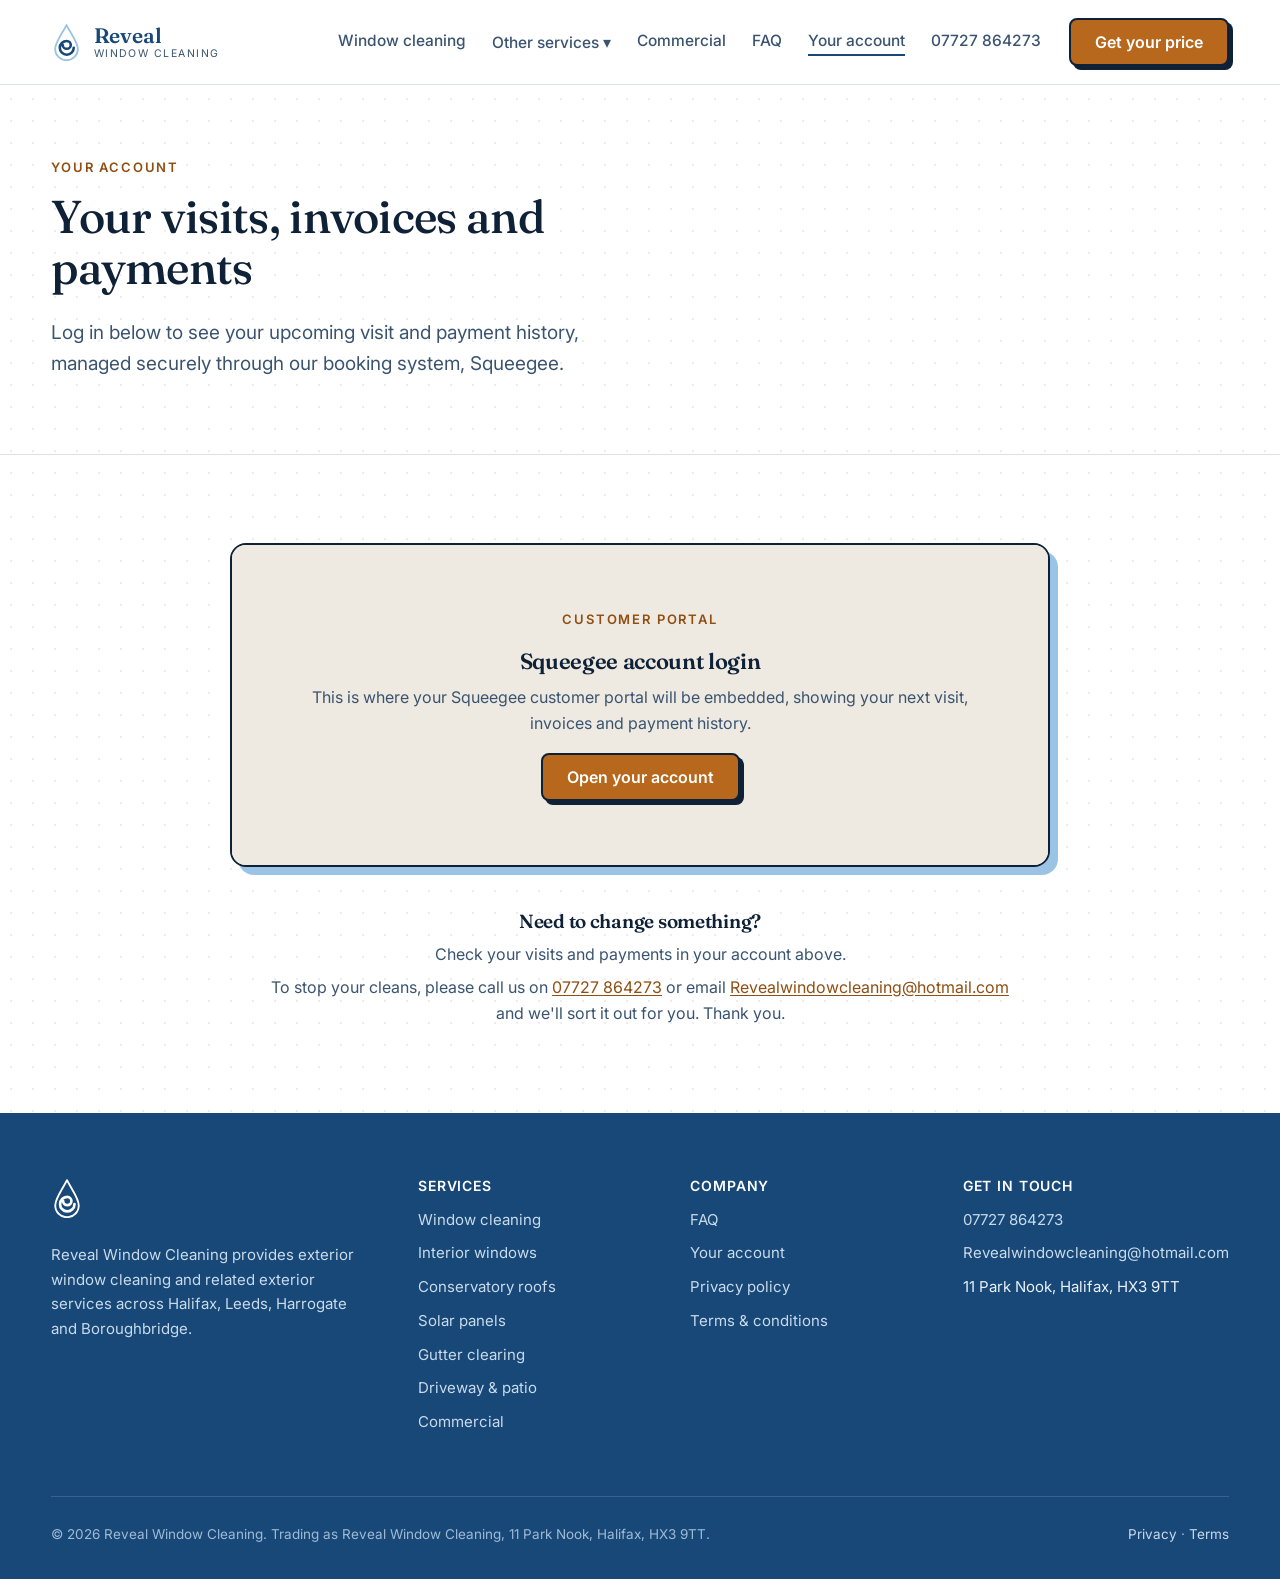
==== account.html @ 587e4a8f "Build Reveal Window Cleaning marketing site Static multi-page site per the build spec: homepage with" ====
<!DOCTYPE html>
<html lang="en-GB">
<head>
<meta charset="utf-8">
<meta name="viewport" content="width=device-width, initial-scale=1">
<title>Your Account — Reveal Window Cleaning</title>
<meta name="description" content="View your upcoming visits, invoices and payment history for Reveal Window Cleaning.">
<link rel="icon" href="assets/logo.svg" type="image/svg+xml">
<link rel="preconnect" href="https://fonts.googleapis.com">
<link rel="preconnect" href="https://fonts.gstatic.com" crossorigin>
<link href="https://fonts.googleapis.com/css2?family=Fraunces:opsz,wght@9..144,500;9..144,600&family=Inter:wght@400;500;600;700&display=swap" rel="stylesheet">
<link rel="stylesheet" href="css/style.css">
</head>
<body>
<a class="skip-link" href="#main">Skip to content</a>

<header class="site">
  <div class="wrap bar">
    <a class="logo" href="index.html">
      <img class="mark" src="assets/logo.svg" alt="" width="38" height="47">
      <span class="lock"><b>Reveal</b><em>Window Cleaning</em></span>
    </a>
    <nav class="primary" aria-label="Primary">
      <a href="index.html#quote" class="nav-hide">Window cleaning</a>
      <div class="dropdown nav-hide">
        <button type="button" aria-haspopup="true" aria-expanded="false">Other services ▾</button>
        <ul aria-label="Other services">
          <li><a href="services/conservatory-roof.html">Conservatory roof cleaning</a></li>
          <li><a href="services/solar-panels.html">Solar panel cleaning</a></li>
          <li><a href="services/gutter-clearing.html">Gutter clearing</a></li>
          <li><a href="services/driveway-patio.html">Driveway &amp; patio cleaning</a></li>
          <li><a href="services/interior-windows.html">Interior windows</a></li>
        </ul>
      </div>
      <a href="commercial.html" class="nav-hide">Commercial</a>
      <a href="faq.html" class="nav-hide">FAQ</a>
      <a href="account.html" aria-current="page">Your account</a>
      <a href="tel:07727864273" class="tel-link">07727 864273</a>
    </nav>
    <a class="btn btn-primary header-cta" href="index.html#quote">Get your price</a>
  </div>
</header>

<main id="main">
  <section class="page-hero">
    <div class="wrap">
      <p class="eyebrow">Your account</p>
      <h1>Your visits, invoices and payments</h1>
      <p class="lede">Log in below to see your upcoming visit and payment history, managed securely through our booking system, Squeegee.</p>
    </div>
  </section>

  <section>
    <div class="wrap">
      <div class="quote-shell" style="max-width:820px">
        <div class="q-step" style="padding:0;overflow:hidden;border-radius:14px">
          <!--
            Embed the Squeegee customer portal widget here once confirmed
            with Squeegee (build spec §7 / §16). Replace this placeholder
            iframe src with the real embed URL for your Squeegee account.
          -->
          <div style="background:var(--stone);padding:64px 32px;text-align:center">
            <p class="eyebrow center">Customer portal</p>
            <h2 style="font-size:22px">Squeegee account login</h2>
            <p class="lede measure center" style="font-size:16px">This is where your Squeegee customer portal will be embedded, showing your next visit, invoices and payment history.</p>
            <a class="btn btn-primary" href="https://squeeg.ee" target="_blank" rel="noopener">Open your account</a>
          </div>
        </div>
      </div>

      <div class="measure center" style="margin:44px auto 0">
        <h3 style="font-size:19px">Need to change something?</h3>
        <p class="q-hint" style="font-size:16px">Check your visits and payments in your account above.</p>
        <p class="q-hint" style="font-size:16px">To stop your cleans, please call us on <a href="tel:07727864273">07727 864273</a> or email <a href="mailto:Revealwindowcleaning@hotmail.com">Revealwindowcleaning@hotmail.com</a> and we'll sort it out for you. Thank you.</p>
      </div>
    </div>
  </section>
</main>

<footer class="site">
  <div class="wrap">
    <div class="foot-grid">
      <div>
        <img class="fmark" src="assets/logo.svg" alt="" width="34" height="42">
        <p class="about">Reveal Window Cleaning provides exterior window cleaning and related exterior services across Halifax, Leeds, Harrogate and Boroughbridge.</p>
      </div>
      <div>
        <h4>Services</h4>
        <ul>
          <li><a href="index.html#quote">Window cleaning</a></li>
          <li><a href="services/interior-windows.html">Interior windows</a></li>
          <li><a href="services/conservatory-roof.html">Conservatory roofs</a></li>
          <li><a href="services/solar-panels.html">Solar panels</a></li>
          <li><a href="services/gutter-clearing.html">Gutter clearing</a></li>
          <li><a href="services/driveway-patio.html">Driveway &amp; patio</a></li>
          <li><a href="commercial.html">Commercial</a></li>
        </ul>
      </div>
      <div>
        <h4>Company</h4>
        <ul>
          <li><a href="faq.html">FAQ</a></li>
          <li><a href="account.html">Your account</a></li>
          <li><a href="privacy.html">Privacy policy</a></li>
          <li><a href="terms.html">Terms &amp; conditions</a></li>
        </ul>
      </div>
      <div>
        <h4>Get in touch</h4>
        <ul>
          <li><a href="tel:07727864273">07727 864273</a></li>
          <li><a href="mailto:Revealwindowcleaning@hotmail.com">Revealwindowcleaning@hotmail.com</a></li>
          <li>11 Park Nook, Halifax, HX3 9TT</li>
        </ul>
      </div>
    </div>
    <div class="foot-bottom">
      <span>© <span id="year"></span> Reveal Window Cleaning. Trading as Reveal Window Cleaning, 11 Park Nook, Halifax, HX3 9TT.</span>
      <span><a href="privacy.html">Privacy</a> · <a href="terms.html">Terms</a></span>
    </div>
  </div>
</footer>

<script>document.getElementById('year').textContent = new Date().getFullYear();</script>
</body>
</html>
---- css/style.css ----
/* ============================================================
   Reveal Window Cleaning — shared stylesheet
   A calm, spacious, editorial layout. No gradients, no glass
   effects, no dense card grids — generous whitespace throughout.
   ============================================================ */

:root{
  --navy:#174878;
  --ink:#0E2136;
  --ink-soft:#3A5470;
  --pale:#9BC4E4;
  --glass:#DCEAF6;
  --stone:#EFEAE1;
  --amber:#B8681C;
  --amber-dark:#8F4E12;
  --paper:#FFFFFF;
  --line:#DCE2E8;
  --ok:#12704A;
  --ok-bg:#E7F5EE;
  --warn:#8A4B12;
  --warn-bg:#FCF1E6;
  --err:#A32626;
  --err-bg:#FBEAEA;
  --radius:8px;
  --measure:42em;
}

*,*::before,*::after{box-sizing:border-box}
html{scroll-behavior:smooth}
body{
  margin:0;
  background:var(--paper);
  background-image:radial-gradient(rgba(23,72,120,.09) 1.1px, transparent 1.1px);
  background-size:22px 22px;
  color:var(--ink);
  font-family:"Inter",system-ui,-apple-system,"Segoe UI",sans-serif;
  font-size:18px;
  line-height:1.65;
  -webkit-font-smoothing:antialiased;
}
h1,h2,h3,h4{
  font-family:"Fraunces",Georgia,serif;
  font-weight:600;
  line-height:1.1;
  letter-spacing:-.015em;
  margin:0 0 .5em;
  color:var(--ink);
}
h1{font-weight:500}
.ink-mark{position:relative;white-space:nowrap;font-style:italic}
.ink-mark::after{
  content:"";position:absolute;left:-2%;right:-3%;bottom:-.1em;height:.22em;
  background:url("data:image/svg+xml,<svg xmlns='http://www.w3.org/2000/svg' viewBox='0 0 200 20' preserveAspectRatio='none'><path d='M2 14C40 4 80 20 100 10C120 0 160 16 198 8' fill='none' stroke='%23B8681C' stroke-width='6' stroke-linecap='round'/></svg>") no-repeat center/100% 100%;
}
p{margin:0 0 1em}
ul,ol{margin:0 0 1em;padding-left:1.3em}
a{color:var(--amber-dark);text-underline-offset:.15em}
a:hover{color:var(--amber)}
img,svg{max-width:100%}
strong{font-weight:600}

:focus-visible{outline:3px solid var(--amber);outline-offset:3px;border-radius:3px}

.sr-only{
  position:absolute;width:1px;height:1px;padding:0;margin:-1px;overflow:hidden;
  clip:rect(0,0,0,0);white-space:nowrap;border:0;
}

.skip-link{
  position:absolute;left:12px;top:-60px;background:var(--navy);color:#fff;
  padding:12px 18px;border-radius:6px;z-index:200;text-decoration:none;
  transition:top .15s;
}
.skip-link:focus{top:12px}

/* ---------- layout helpers ---------- */
.wrap{width:min(1180px,92vw);margin:0 auto}
.measure{max-width:var(--measure)}
.measure-wide{max-width:56em}
section{padding:88px 0}
@media(max-width:640px){section{padding:60px 0}}
.bg-stone,.bg-glass,.bg-navy{position:relative}
.bg-stone::before,.bg-glass::before,.bg-navy::before{
  content:"";position:absolute;top:-1px;left:0;right:0;height:56px;
  background-repeat:no-repeat;background-size:100% 100%;pointer-events:none;
}
.bg-stone{background:var(--stone)}
.bg-stone::before{background-image:url("data:image/svg+xml,<svg xmlns='http://www.w3.org/2000/svg' viewBox='0 0 1200 100' preserveAspectRatio='none'><path d='M0 34C280 90 860 -18 1200 34L1200 0L0 0Z' fill='%23EFEAE1'/></svg>")}
.bg-glass{background:var(--glass)}
.bg-glass::before{background-image:url("data:image/svg+xml,<svg xmlns='http://www.w3.org/2000/svg' viewBox='0 0 1200 100' preserveAspectRatio='none'><path d='M0 34C280 90 860 -18 1200 34L1200 0L0 0Z' fill='%23DCEAF6'/></svg>")}
.bg-navy{background:var(--navy);color:#fff}
.bg-navy::before{background-image:url("data:image/svg+xml,<svg xmlns='http://www.w3.org/2000/svg' viewBox='0 0 1200 100' preserveAspectRatio='none'><path d='M0 34C280 90 860 -18 1200 34L1200 0L0 0Z' fill='%23174878'/></svg>")}
.bg-navy h2,.bg-navy h3{color:#fff}
.center{text-align:center;margin-left:auto;margin-right:auto}
.eyebrow{
  font-family:"Inter",sans-serif;font-size:13px;letter-spacing:.14em;
  text-transform:uppercase;color:var(--amber-dark);font-weight:600;margin-bottom:18px;
}
.bg-navy .eyebrow{color:var(--pale)}
.lede{font-size:19px;color:var(--ink-soft)}
.hr{border:0;border-top:1px solid var(--line);margin:0}

/* ---------- header ---------- */
header.site{
  background:var(--paper);
  border-bottom:1px solid var(--line);
  position:sticky;top:0;z-index:80;
}
.bar{display:flex;align-items:center;gap:28px;padding:18px 0}
.logo{display:flex;align-items:center;gap:12px;text-decoration:none;flex:none}
.logo .mark{height:38px;width:auto;display:block}
.logo .lock{display:flex;flex-direction:column;line-height:1}
.logo .lock b{font-family:"Fraunces",serif;font-weight:600;font-size:21px;letter-spacing:-.01em;color:var(--navy)}
.logo .lock em{
  font-style:normal;font-size:10.5px;letter-spacing:.14em;text-transform:uppercase;
  color:var(--ink-soft);margin-top:3px;
}
@media(max-width:520px){.logo .lock em{display:none}.logo .mark{height:30px}}

nav.primary{margin-left:auto;display:flex;gap:26px;align-items:center;font-size:15.5px}
nav.primary a{color:var(--ink-soft);text-decoration:none;font-weight:500;position:relative;padding-bottom:3px}
nav.primary a::after{
  content:"";position:absolute;left:0;right:100%;bottom:0;height:2px;background:var(--amber);
  transition:right .18s ease;
}
nav.primary a:hover{color:var(--amber-dark)}
nav.primary a:hover::after{right:0}
nav.primary a[aria-current="page"]::after{right:0;background:var(--navy)}
nav.primary .dropdown{position:relative}
nav.primary .dropdown > button{
  font:500 15.5px "Inter",sans-serif;background:none;border:0;color:var(--ink-soft);
  cursor:pointer;padding:4px 0;display:flex;align-items:center;gap:5px;
}
nav.primary .dropdown > button:hover{color:var(--amber-dark)}
nav.primary .dropdown ul{
  list-style:none;margin:0;padding:10px;position:absolute;top:calc(100% + 14px);left:-14px;
  background:#fff;border:1px solid var(--line);border-radius:var(--radius);
  box-shadow:0 10px 30px rgba(14,33,54,.10);min-width:230px;display:none;
}
nav.primary .dropdown:hover ul,nav.primary .dropdown ul:focus-within{display:block}
nav.primary .dropdown ul li a{display:block;padding:9px 12px;border-radius:5px;font-size:15px}
nav.primary .dropdown ul li a:hover{background:var(--glass);color:var(--ink)}
.tel-link{font-weight:600;color:var(--ink);text-decoration:none;white-space:nowrap;font-size:15.5px}
@media(max-width:900px){nav.primary .nav-hide{display:none}}
.header-cta{flex:none}

.btn{
  display:inline-block;border-radius:8px;padding:14px 24px;
  font:600 16px/1 "Inter",sans-serif;cursor:pointer;text-decoration:none;
  transition:transform .12s ease,box-shadow .12s ease,background .12s ease;
  white-space:nowrap;
}
.btn-primary{background:var(--amber);color:#fff;border:2px solid var(--ink);box-shadow:4px 4px 0 var(--ink)}
.btn-primary:hover{background:var(--amber-dark);color:#fff;transform:translate(-2px,-2px);box-shadow:6px 6px 0 var(--ink)}
.btn-primary:active{transform:translate(1px,1px);box-shadow:2px 2px 0 var(--ink)}
.btn-outline{background:#fff;color:var(--navy);border:2px solid var(--navy);box-shadow:4px 4px 0 var(--pale)}
.btn-outline:hover{background:var(--navy);color:#fff;transform:translate(-2px,-2px);box-shadow:6px 6px 0 var(--pale)}
.btn-outline:active{transform:translate(1px,1px);box-shadow:2px 2px 0 var(--pale)}
.btn-outline-light{background:transparent;color:#fff;border:2px solid rgba(255,255,255,.6)}
.btn-outline-light:hover{border-color:#fff;background:rgba(255,255,255,.08)}
.btn-small{padding:10px 18px;font-size:14.5px;box-shadow:3px 3px 0 var(--ink)}
.btn[disabled]{opacity:.5;cursor:not-allowed}

/* ---------- hero ---------- */
.hero{
  position:relative;overflow:hidden;
  padding:88px 0 0;border-bottom:1px solid var(--line);
  background:var(--paper);
}
.hero .wrap{position:relative;z-index:2;display:grid;grid-template-columns:1.15fr .85fr;gap:40px;align-items:end}
.hero-content{padding-bottom:88px;max-width:640px}
.hero h1{font-size:clamp(36px,5vw,54px);max-width:15ch}
.hero .lede{margin-top:20px;max-width:40ch}
.hero-cta{margin-top:34px;display:flex;gap:16px;flex-wrap:wrap;align-items:center}
.hero-facts{
  margin-top:52px;display:flex;gap:40px;flex-wrap:wrap;
  padding-top:32px;border-top:1px solid var(--line);
}
.hero-facts div b{display:block;font-family:"Fraunces",serif;font-size:15px;font-weight:600;color:var(--ink)}
.hero-facts div span{font-size:14.5px;color:var(--ink-soft)}

.hero-art{
  position:relative;align-self:stretch;min-height:420px;
  background:var(--navy);
  clip-path:polygon(14% 0,100% 0,100% 100%,0% 100%);
  display:flex;align-items:center;justify-content:center;
  overflow:hidden;
}
.hero-art::before{
  content:"";position:absolute;inset:0;
  background-image:radial-gradient(rgba(255,255,255,.12) 1.6px, transparent 1.6px);
  background-size:20px 20px;
}
.hero-art svg{position:relative;width:62%;max-width:230px;height:auto}
.hero-art .drip{
  position:absolute;border-radius:50%;background:var(--pale);opacity:.5;
}
.hero-art .drip.d1{width:16px;height:16px;top:18%;left:24%}
.hero-art .drip.d2{width:9px;height:9px;top:62%;left:16%;opacity:.35}
.hero-art .drip.d3{width:12px;height:12px;top:74%;left:72%;opacity:.4}
@media(max-width:900px){
  .hero .wrap{grid-template-columns:1fr}
  .hero-art{display:none}
  .hero-content{padding-bottom:64px}
}

/* ---------- generic content sections ---------- */
.two-col{display:grid;grid-template-columns:1fr 1fr;gap:64px;align-items:start}
@media(max-width:800px){.two-col{grid-template-columns:1fr;gap:36px}}
.list-plain{list-style:none;padding:0;margin:0}
.list-plain li{padding:10px 0 10px 30px;position:relative;border-bottom:1px solid var(--line)}
.list-plain li:last-child{border-bottom:0}
.tick li::before,ul.tick li::before{
  content:"";position:absolute;left:2px;top:15px;width:11px;height:11px;
  background:var(--navy);border-radius:50% 50% 50% 0;transform:rotate(45deg);
}
.cross li::before{
  content:"";position:absolute;left:2px;top:16px;width:10px;height:10px;
  border-radius:50%;border:2px solid var(--ink-soft);
}
.stat-row{display:flex;gap:56px;flex-wrap:wrap;margin-top:40px}
.stat-row div b{display:block;font-family:"Fraunces",serif;font-style:italic;font-size:36px;font-weight:600;color:var(--navy)}
.stat-row div span{font-size:15px;color:var(--ink-soft)}

.we-also{padding:60px 0;border-top:1px solid var(--line);border-bottom:1px solid var(--line)}
.we-also h2{font-size:22px;margin-bottom:6px}
.we-also .sub{color:var(--ink-soft);margin-bottom:26px;font-size:16px}
.also-row{display:flex;flex-wrap:wrap;gap:12px}
.also-row a{
  display:inline-flex;align-items:center;gap:8px;padding:10px 18px 10px 16px;
  border:1.5px solid var(--ink);border-radius:30px;background:#fff;
  text-decoration:none;color:var(--ink);font-size:15px;font-weight:500;
  transition:transform .12s ease,box-shadow .12s ease;
}
.also-row a::before{
  content:"";width:7px;height:7px;border-radius:50%;background:var(--amber);flex:none;
}
.also-row a:hover{color:var(--navy);transform:translate(-1px,-1px);box-shadow:3px 3px 0 var(--pale)}

/* ---------- quote calculator ---------- */
.quote-shell{
  max-width:640px;margin:0 auto;background:var(--paper);
  border:2px solid var(--ink);border-radius:16px;padding:0;
  box-shadow:8px 8px 0 var(--pale);
}
@media(max-width:640px){.quote-shell{box-shadow:5px 5px 0 var(--pale)}}
.q-step{padding:38px 40px;border-bottom:1px solid var(--line)}
.q-step:last-child{border-bottom:0}
@media(max-width:640px){.q-step{padding:28px 22px}}
.q-step[hidden]{display:none}
.q-step h3{font-size:19px;margin-bottom:4px}
.q-num{
  display:inline-flex;align-items:center;justify-content:center;width:28px;height:28px;
  border-radius:58% 42% 63% 37%/45% 55% 45% 55%;background:var(--amber);color:#fff;
  font-size:13px;font-weight:700;border:2px solid var(--ink);
  margin-right:10px;font-family:"Inter",sans-serif;vertical-align:middle;
  transform:rotate(-4deg);
}
.q-hint{font-size:14.5px;color:var(--ink-soft);margin:6px 0 0}

fieldset{border:0;padding:0;margin:0}
legend{padding:0;font-weight:600;font-size:16px;margin-bottom:2px}

.pc-row{display:flex;gap:10px;align-items:stretch;flex-wrap:wrap;margin-top:16px}
.pc-row input[type=text]{flex:1;min-width:160px}
label.fld{display:block;font-weight:600;margin-bottom:6px;font-size:15.5px}
input[type=text],input[type=email],input[type=tel],select,textarea{
  width:100%;padding:13px 14px;border:1.5px solid var(--line);border-radius:6px;
  font:400 16px "Inter",sans-serif;background:#fff;color:var(--ink);
}
textarea{resize:vertical;min-height:96px}
input:focus,select:focus,textarea:focus{border-color:var(--navy);outline:2px solid var(--navy);outline-offset:0}
::placeholder{color:#8DA0B2}

.result{
  margin-top:16px;font-size:15px;padding:14px 16px;border-radius:6px;display:none;
}
.result.show{display:block}
.result.yes{background:var(--ok-bg);color:var(--ok);border:1px solid #A9DCC4}
.result.no{background:var(--warn-bg);color:var(--warn);border:1px solid #EBCBA6}
.result.err{background:var(--err-bg);color:var(--err);border:1px solid #E6B4B4}

.radio-list{display:flex;flex-direction:column;gap:0;margin-top:14px;border-top:1px solid var(--line)}
.radio-row{border-bottom:1px solid var(--line)}
.radio-row label{
  display:flex;align-items:center;gap:14px;padding:16px 4px;cursor:pointer;
}
.radio-row input[type=radio]{width:19px;height:19px;flex:none;accent-color:var(--navy);margin:0}
.radio-row .txt{flex:1}
.radio-row .txt b{font-weight:500;display:block}
.radio-row .price{font-family:"Fraunces",serif;font-weight:600;font-size:17px;white-space:nowrap}
.radio-row{border-left:3px solid transparent;transition:background .1s,border-color .1s}
.radio-row:has(input:checked){background:var(--glass);border-left-color:var(--amber)}
.radio-row label:hover{background:#F6FAFD}

.check-row{
  display:flex;gap:14px;align-items:flex-start;padding:16px 0;cursor:pointer;
}
.check-row input{margin:4px 0 0;width:19px;height:19px;flex:none;accent-color:var(--navy)}
.check-row strong{display:block;font-weight:600}
.check-row small{color:var(--ink-soft);font-size:14.5px;display:block;margin-top:2px}

.consent-box{
  border:1.5px solid var(--line);border-radius:8px;padding:16px;margin:6px 0 18px;
}
.consent-box.req{border-color:var(--amber)}

.line-items{margin-top:8px;font-size:15.5px}
.line-items div{display:flex;justify-content:space-between;padding:6px 0;color:var(--ink-soft)}
.line-items .grand{
  display:flex;justify-content:space-between;align-items:baseline;margin-top:8px;
  padding-top:14px;border-top:1px solid var(--line);color:var(--ink);
}
.line-items .grand span:first-child{font-weight:600;font-size:16.5px}
.price-big{font-family:"Fraunces",serif;font-weight:600;font-size:44px;letter-spacing:-.02em;color:var(--navy)}
.caveat{font-size:14.5px;color:var(--ink-soft);margin-top:14px;line-height:1.55}

.form-grid{display:grid;grid-template-columns:1fr 1fr;gap:18px;margin-bottom:18px}
@media(max-width:560px){.form-grid{grid-template-columns:1fr}}
.field{margin-bottom:18px}
.field:last-child{margin-bottom:0}

.confirm-panel{
  text-align:center;padding:12px 0 8px;
}
.confirm-panel .tick-big{
  width:60px;height:60px;border-radius:58% 42% 63% 37%/45% 55% 45% 55%;
  background:var(--ok-bg);color:var(--ok);border:2px solid var(--ok);
  display:flex;align-items:center;justify-content:center;margin:0 auto 20px;font-size:26px;
  transform:rotate(-4deg);
}

/* ---------- FAQ ---------- */
.faq-list details{
  border-bottom:1px solid var(--line);padding:20px 0;
}
.faq-list details:first-child{border-top:1px solid var(--line)}
.faq-list summary{
  font-weight:600;font-size:17px;cursor:pointer;list-style:none;
  display:flex;justify-content:space-between;align-items:center;gap:16px;
}
.faq-list summary::-webkit-details-marker{display:none}
.faq-list summary::after{
  content:"+";font-size:22px;font-weight:400;color:var(--ink-soft);flex:none;line-height:1;
}
.faq-list details[open] summary::after{content:"–"}
.faq-list .a{margin-top:14px;color:var(--ink-soft);max-width:60ch}

/* ---------- referral / cta band ---------- */
.band{padding:64px 0;text-align:center;position:relative;overflow:hidden}
.band::after{
  content:"";position:absolute;width:280px;height:340px;right:-30px;top:-40px;
  background:url("data:image/svg+xml,<svg xmlns='http://www.w3.org/2000/svg' viewBox='0 0 120 150'><path d='M60 8C42 44 16 76 16 103a44 44 0 1 0 88 0C104 76 78 44 60 8Z' fill='none' stroke='%239BC4E4' stroke-width='6'/></svg>") no-repeat center/contain;
  opacity:.16;pointer-events:none;transform:rotate(8deg);
}
.band h2{font-size:clamp(24px,3.4vw,32px);max-width:24ch;margin:0 auto 10px;position:relative}
.band p{max-width:52ch;margin:0 auto;position:relative}

/* ---------- footer ---------- */
footer.site{background:var(--navy);color:#EAF1F8;padding:64px 0 34px;position:relative}
footer.site::before{
  content:"";position:absolute;top:-1px;left:0;right:0;height:56px;
  background-repeat:no-repeat;background-size:100% 100%;pointer-events:none;
  background-image:url("data:image/svg+xml,<svg xmlns='http://www.w3.org/2000/svg' viewBox='0 0 1200 100' preserveAspectRatio='none'><path d='M0 34C280 90 860 -18 1200 34L1200 0L0 0Z' fill='%23174878'/></svg>");
}
footer.site a{color:#fff}
footer.site .fmark{height:40px;width:auto;margin-bottom:16px;filter:brightness(0) invert(1)}
.foot-grid{display:grid;grid-template-columns:1.4fr 1fr 1fr 1fr;gap:36px}
@media(max-width:820px){.foot-grid{grid-template-columns:1fr 1fr}}
@media(max-width:520px){.foot-grid{grid-template-columns:1fr}}
footer.site h4{color:#fff;font-family:"Inter",sans-serif;font-weight:600;font-size:14px;letter-spacing:.06em;text-transform:uppercase;margin-bottom:14px}
footer.site ul{list-style:none;margin:0;padding:0}
footer.site li{margin-bottom:9px;font-size:15px}
footer.site a{text-decoration:none;color:#C9DBEB}
footer.site a:hover{color:#fff;text-decoration:underline}
footer.site .about{color:#C9DBEB;font-size:15px;max-width:34ch}
.foot-bottom{
  margin-top:52px;padding-top:26px;border-top:1px solid rgba(255,255,255,.15);
  display:flex;justify-content:space-between;flex-wrap:wrap;gap:12px;font-size:13.5px;color:#9FBBD4;
}

/* ---------- generic page header (secondary pages) ---------- */
.page-hero{padding:72px 0 56px;border-bottom:1px solid var(--line)}
.page-hero .eyebrow{margin-bottom:14px}
.page-hero h1{font-size:clamp(30px,4.6vw,46px);max-width:20ch}
.page-hero .lede{margin-top:16px;max-width:44ch}

.steps-3{display:grid;grid-template-columns:repeat(3,1fr);gap:36px;margin-top:40px}
@media(max-width:760px){.steps-3{grid-template-columns:1fr}}
.steps-3 .step b{
  display:inline-flex;align-items:center;justify-content:center;width:38px;height:38px;
  border-radius:58% 42% 63% 37%/45% 55% 45% 55%;border:2px solid var(--navy);background:var(--glass);
  color:var(--navy);font-family:"Fraunces",serif;font-weight:700;margin-bottom:14px;
  transform:rotate(-3deg);
}
.steps-3 .step h3{font-size:17px;margin-bottom:6px}
.steps-3 .step p{color:var(--ink-soft);font-size:15.5px}

.table-simple{width:100%;border-collapse:collapse;margin-top:8px;font-size:15.5px}
.table-simple caption{caption-side:top;text-align:left;font-weight:600;margin-bottom:10px}
.table-simple th,.table-simple td{text-align:left;padding:10px 14px;border-bottom:1px solid var(--line)}
.table-simple th{color:var(--ink-soft);font-weight:600;font-size:14px;text-transform:uppercase;letter-spacing:.04em}
.table-simple{overflow-x:auto;display:block}
.table-wrap{overflow-x:auto}

.note-box{
  background:var(--glass);border:1px solid var(--pale);border-radius:8px;padding:18px 20px;font-size:15px;margin:24px 0;
}
.note-box.amber{background:#FBEFE2;border-color:#E8C79B}

.legal h2{font-size:21px;margin-top:44px}
.legal h2:first-of-type{margin-top:0}
.legal p,.legal li{color:var(--ink-soft)}

.dev-note{
  background:#FFF6E6;border:1px dashed #D9A441;border-radius:8px;padding:14px 18px;
  font-size:13.5px;color:#7A5510;margin:18px 0;
}
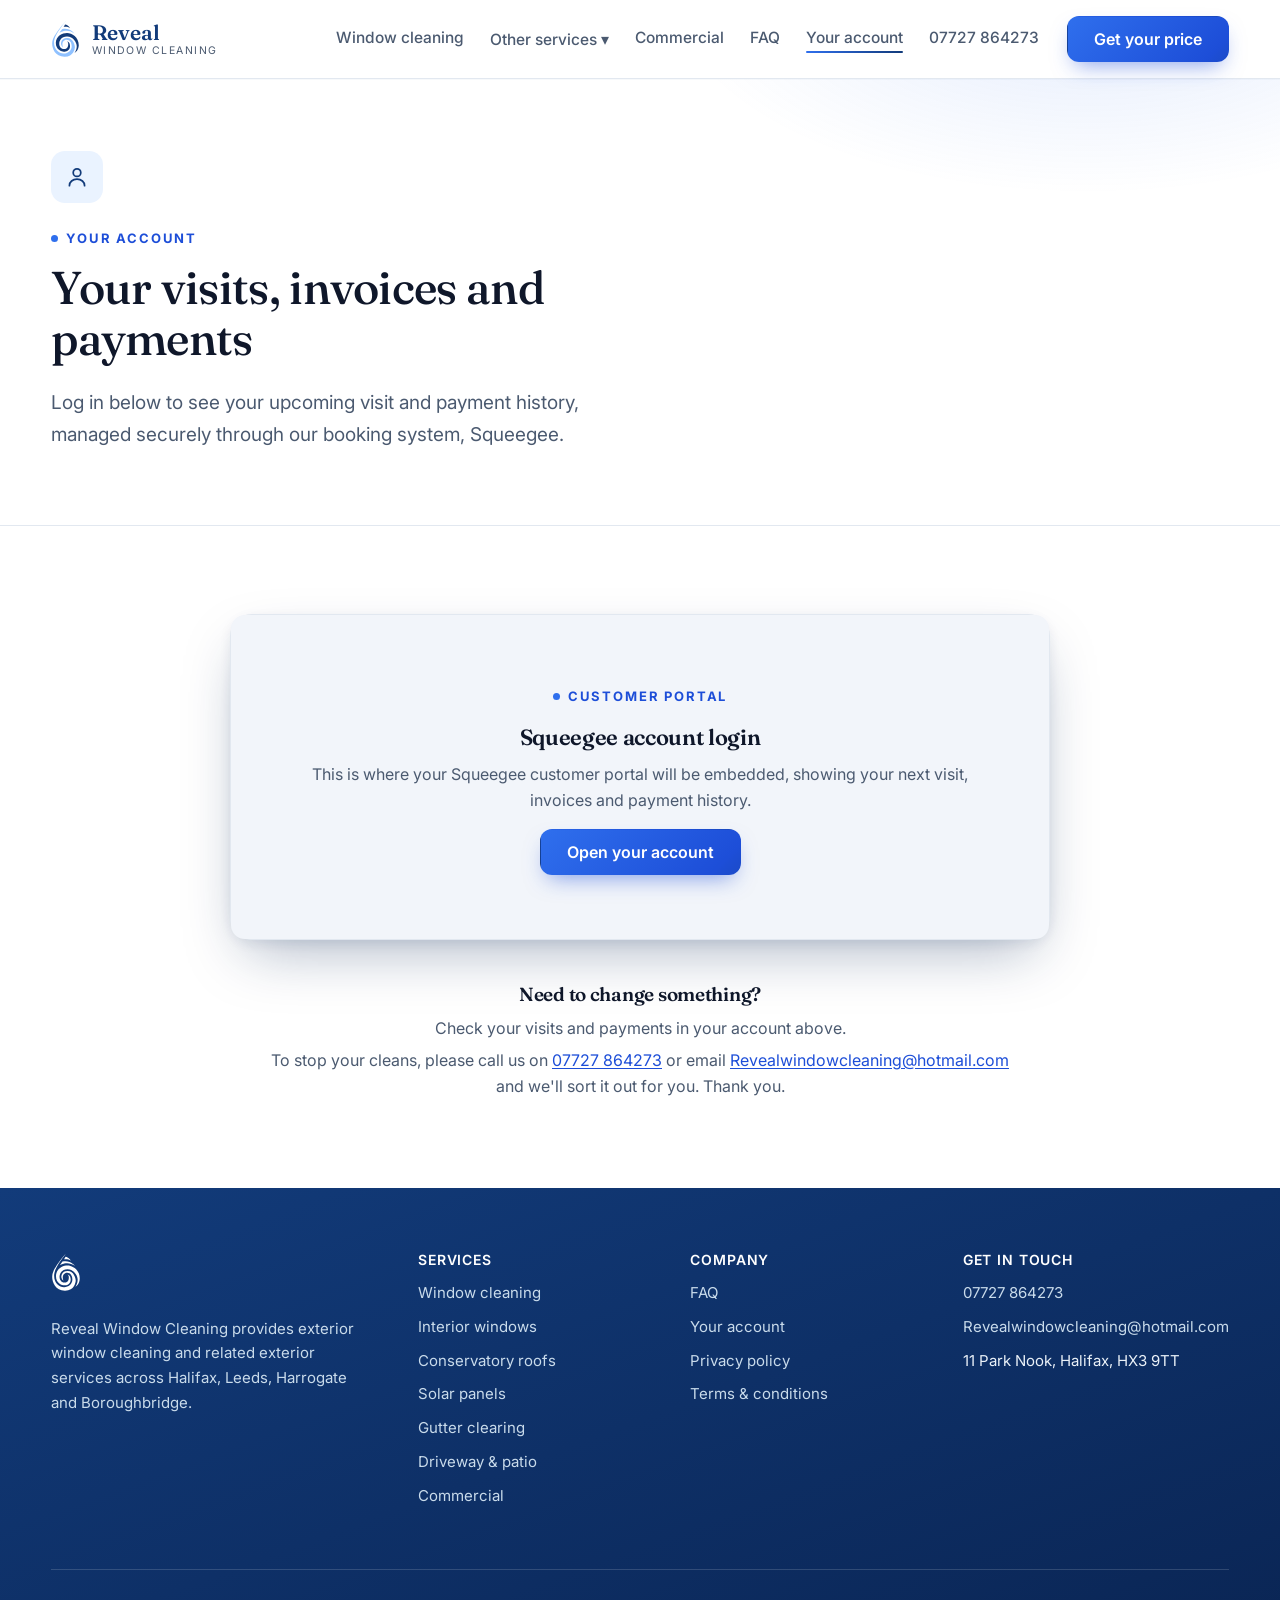
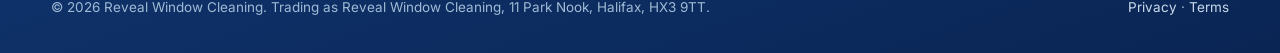
==== commit 08d1a5cd: "Add a custom icon system and richer detail across every page - New inline-SVG icon set (window, cons" ====
--- a/account.html
+++ b/account.html
@@ -25,11 +25,11 @@
       <div class="dropdown nav-hide">
         <button type="button" aria-haspopup="true" aria-expanded="false">Other services ▾</button>
         <ul aria-label="Other services">
-          <li><a href="services/conservatory-roof.html">Conservatory roof cleaning</a></li>
-          <li><a href="services/solar-panels.html">Solar panel cleaning</a></li>
-          <li><a href="services/gutter-clearing.html">Gutter clearing</a></li>
-          <li><a href="services/driveway-patio.html">Driveway &amp; patio cleaning</a></li>
-          <li><a href="services/interior-windows.html">Interior windows</a></li>
+          <li><a href="services/conservatory-roof.html"><span class="icon-tile sm" aria-hidden="true"><svg viewBox="0 0 24 24" fill="none" stroke="currentColor" stroke-width="1.6" stroke-linecap="round" stroke-linejoin="round"><path d="M3 13 L12 5 L21 13"/><path d="M3 13 V20 H21 V13"/><line x1="8" y1="13" x2="8" y2="20"/><line x1="16" y1="13" x2="16" y2="20"/><line x1="12" y1="9" x2="12" y2="13"/></svg></span>Conservatory roof cleaning</a></li>
+          <li><a href="services/solar-panels.html"><span class="icon-tile sm" aria-hidden="true"><svg viewBox="0 0 24 24" fill="none" stroke="currentColor" stroke-width="1.6" stroke-linecap="round" stroke-linejoin="round"><rect x="3" y="6" width="18" height="12" rx="1"/><line x1="9" y1="6" x2="9" y2="18"/><line x1="15" y1="6" x2="15" y2="18"/><line x1="3" y1="12" x2="21" y2="12"/></svg></span>Solar panel cleaning</a></li>
+          <li><a href="services/gutter-clearing.html"><span class="icon-tile sm" aria-hidden="true"><svg viewBox="0 0 24 24" fill="none" stroke="currentColor" stroke-width="1.6" stroke-linecap="round" stroke-linejoin="round"><rect x="3" y="6" width="14" height="4" rx="2"/><path d="M15 10v6a2 2 0 0 0 2 2h1"/><circle cx="19.3" cy="19.3" r="1.3"/></svg></span>Gutter clearing</a></li>
+          <li><a href="services/driveway-patio.html"><span class="icon-tile sm" aria-hidden="true"><svg viewBox="0 0 24 24" fill="none" stroke="currentColor" stroke-width="1.6" stroke-linecap="round" stroke-linejoin="round"><rect x="3" y="4" width="8" height="6" rx="1"/><rect x="13" y="4" width="8" height="6" rx="1"/><rect x="3" y="14" width="8" height="6" rx="1"/><rect x="13" y="14" width="8" height="6" rx="1"/></svg></span>Driveway &amp; patio cleaning</a></li>
+          <li><a href="services/interior-windows.html"><span class="icon-tile sm" aria-hidden="true"><svg viewBox="0 0 24 24" fill="none" stroke="currentColor" stroke-width="1.6" stroke-linecap="round" stroke-linejoin="round"><rect x="5" y="5" width="14" height="14" rx="1"/><line x1="12" y1="5" x2="12" y2="19"/><line x1="5" y1="12" x2="19" y2="12"/><path d="M5 5q4 0 4 5"/></svg></span>Interior windows</a></li>
         </ul>
       </div>
       <a href="commercial.html" class="nav-hide">Commercial</a>
@@ -44,6 +44,7 @@
 <main id="main">
   <section class="page-hero">
     <div class="wrap">
+      <span class="icon-tile" style="margin-bottom:18px" aria-hidden="true"><svg viewBox="0 0 24 24" fill="none" stroke="currentColor" stroke-width="1.6" stroke-linecap="round" stroke-linejoin="round"><circle cx="12" cy="8" r="3.5"/><path d="M5 20c0-3.5 3-6 7-6s7 2.5 7 6"/></svg></span>
       <p class="eyebrow">Your account</p>
       <h1>Your visits, invoices and payments</h1>
       <p class="lede">Log in below to see your upcoming visit and payment history, managed securely through our booking system, Squeegee.</p>
--- a/css/style.css
+++ b/css/style.css
@@ -1,28 +1,37 @@
 /* ============================================================
    Reveal Window Cleaning — shared stylesheet
-   A calm, spacious, editorial layout. No gradients, no glass
-   effects, no dense card grids — generous whitespace throughout.
+   Modern, blue-led SaaS-style visual system: soft elevation,
+   gradient accents, rounded cards, generous whitespace.
    ============================================================ */
 
 :root{
-  --navy:#174878;
-  --ink:#0E2136;
-  --ink-soft:#3A5470;
-  --pale:#9BC4E4;
-  --glass:#DCEAF6;
-  --stone:#EFEAE1;
-  --amber:#B8681C;
-  --amber-dark:#8F4E12;
+  /* deep brand blue — dark backgrounds, headings, structural accents */
+  --navy:#123B7A;
+  --navy-deep:#0A2554;
+  /* vivid action blue — buttons, links, ticks, highlights */
+  --amber:#2F6FED;
+  --amber-dark:#1D4ED8;
+  /* neutral ink */
+  --ink:#0F172A;
+  --ink-soft:#4B5A70;
+  /* light blue washes */
+  --pale:#8FC1FF;
+  --glass:#EAF3FF;
+  --stone:#F2F5FA;
   --paper:#FFFFFF;
-  --line:#DCE2E8;
+  --line:#E2E8F0;
   --ok:#12704A;
   --ok-bg:#E7F5EE;
   --warn:#8A4B12;
   --warn-bg:#FCF1E6;
   --err:#A32626;
   --err-bg:#FBEAEA;
-  --radius:8px;
+  --radius:14px;
   --measure:42em;
+  --shadow-sm:0 1px 2px rgba(15,34,64,.06), 0 1px 1px rgba(15,34,64,.05);
+  --shadow-md:0 8px 24px -8px rgba(18,59,122,.22), 0 2px 6px rgba(18,59,122,.08);
+  --shadow-lg:0 24px 60px -16px rgba(10,37,84,.35), 0 4px 12px rgba(10,37,84,.08);
+  --brand-gradient:linear-gradient(135deg,#2F6FED 0%,#1D4ED8 55%,#123B7A 100%);
 }
 
 *,*::before,*::after{box-sizing:border-box}
@@ -30,8 +39,6 @@
 body{
   margin:0;
   background:var(--paper);
-  background-image:radial-gradient(rgba(23,72,120,.09) 1.1px, transparent 1.1px);
-  background-size:22px 22px;
   color:var(--ink);
   font-family:"Inter",system-ui,-apple-system,"Segoe UI",sans-serif;
   font-size:18px;
@@ -47,10 +54,10 @@
   color:var(--ink);
 }
 h1{font-weight:500}
-.ink-mark{position:relative;white-space:nowrap;font-style:italic}
+.ink-mark{position:relative;white-space:nowrap;font-style:italic;color:var(--navy)}
 .ink-mark::after{
   content:"";position:absolute;left:-2%;right:-3%;bottom:-.1em;height:.22em;
-  background:url("data:image/svg+xml,<svg xmlns='http://www.w3.org/2000/svg' viewBox='0 0 200 20' preserveAspectRatio='none'><path d='M2 14C40 4 80 20 100 10C120 0 160 16 198 8' fill='none' stroke='%23B8681C' stroke-width='6' stroke-linecap='round'/></svg>") no-repeat center/100% 100%;
+  background:url("data:image/svg+xml,<svg xmlns='http://www.w3.org/2000/svg' viewBox='0 0 200 20' preserveAspectRatio='none'><path d='M2 14C40 4 80 20 100 10C120 0 160 16 198 8' fill='none' stroke='%232F6FED' stroke-width='6' stroke-linecap='round'/></svg>") no-repeat center/100% 100%;
 }
 p{margin:0 0 1em}
 ul,ol{margin:0 0 1em;padding-left:1.3em}
@@ -80,33 +87,33 @@
 section{padding:88px 0}
 @media(max-width:640px){section{padding:60px 0}}
 .bg-stone,.bg-glass,.bg-navy{position:relative}
-.bg-stone::before,.bg-glass::before,.bg-navy::before{
-  content:"";position:absolute;top:-1px;left:0;right:0;height:56px;
-  background-repeat:no-repeat;background-size:100% 100%;pointer-events:none;
-}
 .bg-stone{background:var(--stone)}
-.bg-stone::before{background-image:url("data:image/svg+xml,<svg xmlns='http://www.w3.org/2000/svg' viewBox='0 0 1200 100' preserveAspectRatio='none'><path d='M0 34C280 90 860 -18 1200 34L1200 0L0 0Z' fill='%23EFEAE1'/></svg>")}
-.bg-glass{background:var(--glass)}
-.bg-glass::before{background-image:url("data:image/svg+xml,<svg xmlns='http://www.w3.org/2000/svg' viewBox='0 0 1200 100' preserveAspectRatio='none'><path d='M0 34C280 90 860 -18 1200 34L1200 0L0 0Z' fill='%23DCEAF6'/></svg>")}
-.bg-navy{background:var(--navy);color:#fff}
-.bg-navy::before{background-image:url("data:image/svg+xml,<svg xmlns='http://www.w3.org/2000/svg' viewBox='0 0 1200 100' preserveAspectRatio='none'><path d='M0 34C280 90 860 -18 1200 34L1200 0L0 0Z' fill='%23174878'/></svg>")}
+.bg-glass{background:linear-gradient(180deg,var(--glass) 0%,#F6FAFF 100%)}
+.bg-navy{background:linear-gradient(155deg,var(--navy) 0%,var(--navy-deep) 100%);color:#fff}
 .bg-navy h2,.bg-navy h3{color:#fff}
 .center{text-align:center;margin-left:auto;margin-right:auto}
 .eyebrow{
   font-family:"Inter",sans-serif;font-size:13px;letter-spacing:.14em;
-  text-transform:uppercase;color:var(--amber-dark);font-weight:600;margin-bottom:18px;
-}
-.bg-navy .eyebrow{color:var(--pale)}
+  text-transform:uppercase;color:var(--amber-dark);font-weight:700;margin-bottom:18px;
+  display:inline-flex;align-items:center;gap:8px;
+}
+.eyebrow::before{content:"";width:7px;height:7px;border-radius:50%;background:var(--amber);flex:none}
+.center.eyebrow,p.eyebrow.center{justify-content:center}
+.bg-navy .eyebrow{color:#BBD4FF}
+.bg-navy .eyebrow::before{background:#BBD4FF}
 .lede{font-size:19px;color:var(--ink-soft)}
 .hr{border:0;border-top:1px solid var(--line);margin:0}
 
 /* ---------- header ---------- */
 header.site{
-  background:var(--paper);
+  background:rgba(255,255,255,.82);
+  -webkit-backdrop-filter:saturate(180%) blur(14px);
+  backdrop-filter:saturate(180%) blur(14px);
   border-bottom:1px solid var(--line);
   position:sticky;top:0;z-index:80;
-}
-.bar{display:flex;align-items:center;gap:28px;padding:18px 0}
+  box-shadow:0 1px 0 rgba(18,59,122,.03);
+}
+.bar{display:flex;align-items:center;gap:28px;padding:16px 0}
 .logo{display:flex;align-items:center;gap:12px;text-decoration:none;flex:none}
 .logo .mark{height:38px;width:auto;display:block}
 .logo .lock{display:flex;flex-direction:column;line-height:1}
@@ -120,12 +127,13 @@
 nav.primary{margin-left:auto;display:flex;gap:26px;align-items:center;font-size:15.5px}
 nav.primary a{color:var(--ink-soft);text-decoration:none;font-weight:500;position:relative;padding-bottom:3px}
 nav.primary a::after{
-  content:"";position:absolute;left:0;right:100%;bottom:0;height:2px;background:var(--amber);
+  content:"";position:absolute;left:0;right:100%;bottom:0;height:2px;
+  background:linear-gradient(90deg,var(--amber),var(--navy));border-radius:2px;
   transition:right .18s ease;
 }
 nav.primary a:hover{color:var(--amber-dark)}
 nav.primary a:hover::after{right:0}
-nav.primary a[aria-current="page"]::after{right:0;background:var(--navy)}
+nav.primary a[aria-current="page"]::after{right:0}
 nav.primary .dropdown{position:relative}
 nav.primary .dropdown > button{
   font:500 15.5px "Inter",sans-serif;background:none;border:0;color:var(--ink-soft);
@@ -134,70 +142,113 @@
 nav.primary .dropdown > button:hover{color:var(--amber-dark)}
 nav.primary .dropdown ul{
   list-style:none;margin:0;padding:10px;position:absolute;top:calc(100% + 14px);left:-14px;
-  background:#fff;border:1px solid var(--line);border-radius:var(--radius);
-  box-shadow:0 10px 30px rgba(14,33,54,.10);min-width:230px;display:none;
+  background:#fff;border:1px solid var(--line);border-radius:16px;
+  box-shadow:var(--shadow-lg);min-width:230px;display:none;
 }
 nav.primary .dropdown:hover ul,nav.primary .dropdown ul:focus-within{display:block}
-nav.primary .dropdown ul li a{display:block;padding:9px 12px;border-radius:5px;font-size:15px}
-nav.primary .dropdown ul li a:hover{background:var(--glass);color:var(--ink)}
+nav.primary .dropdown ul li a{display:flex;align-items:center;gap:10px;padding:8px 10px;border-radius:9px;font-size:15px}
+nav.primary .dropdown ul li a:hover{background:var(--glass);color:var(--navy)}
 .tel-link{font-weight:600;color:var(--ink);text-decoration:none;white-space:nowrap;font-size:15.5px}
 @media(max-width:900px){nav.primary .nav-hide{display:none}}
 .header-cta{flex:none}
 
 .btn{
-  display:inline-block;border-radius:8px;padding:14px 24px;
+  display:inline-block;border-radius:12px;padding:14px 26px;
   font:600 16px/1 "Inter",sans-serif;cursor:pointer;text-decoration:none;
-  transition:transform .12s ease,box-shadow .12s ease,background .12s ease;
-  white-space:nowrap;
-}
-.btn-primary{background:var(--amber);color:#fff;border:2px solid var(--ink);box-shadow:4px 4px 0 var(--ink)}
-.btn-primary:hover{background:var(--amber-dark);color:#fff;transform:translate(-2px,-2px);box-shadow:6px 6px 0 var(--ink)}
-.btn-primary:active{transform:translate(1px,1px);box-shadow:2px 2px 0 var(--ink)}
-.btn-outline{background:#fff;color:var(--navy);border:2px solid var(--navy);box-shadow:4px 4px 0 var(--pale)}
-.btn-outline:hover{background:var(--navy);color:#fff;transform:translate(-2px,-2px);box-shadow:6px 6px 0 var(--pale)}
-.btn-outline:active{transform:translate(1px,1px);box-shadow:2px 2px 0 var(--pale)}
-.btn-outline-light{background:transparent;color:#fff;border:2px solid rgba(255,255,255,.6)}
-.btn-outline-light:hover{border-color:#fff;background:rgba(255,255,255,.08)}
-.btn-small{padding:10px 18px;font-size:14.5px;box-shadow:3px 3px 0 var(--ink)}
+  transition:transform .16s ease,box-shadow .16s ease,background .16s ease,color .16s ease;
+  white-space:nowrap;border:1.5px solid transparent;
+}
+.btn-primary{
+  background:var(--brand-gradient);background-size:160% 160%;background-position:0% 0%;
+  color:#fff;box-shadow:0 10px 22px -8px rgba(29,78,216,.55);
+}
+.btn-primary:hover{background-position:100% 100%;color:#fff;transform:translateY(-2px);box-shadow:0 16px 30px -10px rgba(29,78,216,.6)}
+.btn-primary:active{transform:translateY(0);box-shadow:0 6px 14px -6px rgba(29,78,216,.5)}
+.btn-outline{background:#fff;color:var(--navy);border:1.5px solid #C9DBFA;box-shadow:var(--shadow-sm)}
+.btn-outline:hover{background:var(--glass);color:var(--navy-deep);border-color:var(--pale);transform:translateY(-2px);box-shadow:var(--shadow-md)}
+.btn-outline:active{transform:translateY(0)}
+.btn-outline-light{background:rgba(255,255,255,.08);color:#fff;border:1.5px solid rgba(255,255,255,.5);backdrop-filter:blur(6px)}
+.btn-outline-light:hover{border-color:#fff;background:rgba(255,255,255,.18)}
+.btn-small{padding:10px 18px;font-size:14.5px}
 .btn[disabled]{opacity:.5;cursor:not-allowed}
 
 /* ---------- hero ---------- */
 .hero{
   position:relative;overflow:hidden;
-  padding:88px 0 0;border-bottom:1px solid var(--line);
-  background:var(--paper);
-}
-.hero .wrap{position:relative;z-index:2;display:grid;grid-template-columns:1.15fr .85fr;gap:40px;align-items:end}
+  padding:80px 0 0;
+  background:
+    radial-gradient(760px 420px at 82% -8%, rgba(47,111,237,.16), transparent 60%),
+    radial-gradient(600px 360px at 8% 0%, rgba(18,59,122,.10), transparent 55%),
+    var(--paper);
+}
+.hero::after{
+  content:"";position:absolute;inset:auto 0 0 0;height:1px;
+  background:linear-gradient(90deg,transparent,var(--line) 20%,var(--line) 80%,transparent);
+}
+.hero .wrap{position:relative;z-index:2;display:grid;grid-template-columns:1.1fr .9fr;gap:48px;align-items:center}
 .hero-content{padding-bottom:88px;max-width:640px}
 .hero h1{font-size:clamp(36px,5vw,54px);max-width:15ch}
 .hero .lede{margin-top:20px;max-width:40ch}
 .hero-cta{margin-top:34px;display:flex;gap:16px;flex-wrap:wrap;align-items:center}
 .hero-facts{
-  margin-top:52px;display:flex;gap:40px;flex-wrap:wrap;
-  padding-top:32px;border-top:1px solid var(--line);
-}
-.hero-facts div b{display:block;font-family:"Fraunces",serif;font-size:15px;font-weight:600;color:var(--ink)}
-.hero-facts div span{font-size:14.5px;color:var(--ink-soft)}
+  margin-top:44px;display:flex;gap:12px;flex-wrap:wrap;
+}
+.hero-facts div{
+  background:#fff;border:1px solid var(--line);border-radius:12px;padding:16px;
+  box-shadow:var(--shadow-sm);flex:1;min-width:170px;
+}
+.hero-facts div .icon-tile{margin-bottom:12px}
+.hero-facts div b{display:block;font-family:"Fraunces",serif;font-size:14.5px;font-weight:600;color:var(--navy)}
+.hero-facts div span{font-size:13.5px;color:var(--ink-soft)}
+
+/* ---------- icon tiles (service icons, feature icons) ---------- */
+.icon-tile{
+  width:52px;height:52px;border-radius:14px;flex:none;
+  display:flex;align-items:center;justify-content:center;
+  background:var(--glass);color:var(--navy);
+}
+.icon-tile svg{width:26px;height:26px}
+.icon-tile.sm{width:34px;height:34px;border-radius:10px;flex:none}
+.icon-tile.sm svg{width:17px;height:17px}
+.icon-tile.on-dark{background:rgba(255,255,255,.14);color:#fff}
+nav.primary .dropdown ul li a .icon-tile.sm{background:var(--glass)}
 
 .hero-art{
-  position:relative;align-self:stretch;min-height:420px;
-  background:var(--navy);
-  clip-path:polygon(14% 0,100% 0,100% 100%,0% 100%);
+  position:relative;align-self:stretch;min-height:420px;padding-bottom:88px;
   display:flex;align-items:center;justify-content:center;
-  overflow:hidden;
-}
-.hero-art::before{
+}
+.hero-art .panel{
+  position:relative;width:100%;height:100%;min-height:380px;border-radius:28px;
+  background:var(--brand-gradient);
+  box-shadow:var(--shadow-lg);
+  display:flex;align-items:center;justify-content:center;overflow:hidden;
+}
+.hero-art .panel::before{
   content:"";position:absolute;inset:0;
-  background-image:radial-gradient(rgba(255,255,255,.12) 1.6px, transparent 1.6px);
-  background-size:20px 20px;
-}
-.hero-art svg{position:relative;width:62%;max-width:230px;height:auto}
+  background-image:radial-gradient(rgba(255,255,255,.16) 1.6px, transparent 1.6px);
+  background-size:22px 22px;
+  mask-image:radial-gradient(circle at 50% 40%, black, transparent 75%);
+}
+.hero-art .panel::after{
+  content:"";position:absolute;width:230px;height:230px;border-radius:50%;
+  background:radial-gradient(circle, rgba(255,255,255,.22), transparent 70%);
+  top:-60px;right:-60px;
+}
+.hero-art svg{position:relative;width:56%;max-width:210px;height:auto;z-index:1}
 .hero-art .drip{
-  position:absolute;border-radius:50%;background:var(--pale);opacity:.5;
-}
-.hero-art .drip.d1{width:16px;height:16px;top:18%;left:24%}
-.hero-art .drip.d2{width:9px;height:9px;top:62%;left:16%;opacity:.35}
-.hero-art .drip.d3{width:12px;height:12px;top:74%;left:72%;opacity:.4}
+  position:absolute;border-radius:50%;background:#fff;opacity:.35;
+}
+.hero-art .drip.d1{width:16px;height:16px;top:18%;left:20%}
+.hero-art .drip.d2{width:9px;height:9px;top:64%;left:14%;opacity:.25}
+.hero-art .drip.d3{width:12px;height:12px;top:76%;left:70%;opacity:.3}
+.hero-art .float-card{
+  position:absolute;background:#fff;border-radius:14px;padding:12px 16px;
+  box-shadow:var(--shadow-lg);display:flex;align-items:center;gap:10px;z-index:2;
+  font-size:13.5px;font-weight:600;color:var(--ink);
+}
+.hero-art .float-card .dot{width:9px;height:9px;border-radius:50%;background:#20B26C;flex:none}
+.hero-art .float-card.f1{bottom:18px;left:-18px}
+.hero-art .float-card.f2{top:26px;right:-14px}
 @media(max-width:900px){
   .hero .wrap{grid-template-columns:1fr}
   .hero-art{display:none}
@@ -211,39 +262,53 @@
 .list-plain li{padding:10px 0 10px 30px;position:relative;border-bottom:1px solid var(--line)}
 .list-plain li:last-child{border-bottom:0}
 .tick li::before,ul.tick li::before{
-  content:"";position:absolute;left:2px;top:15px;width:11px;height:11px;
-  background:var(--navy);border-radius:50% 50% 50% 0;transform:rotate(45deg);
+  content:"";position:absolute;left:1px;top:13px;width:18px;height:18px;
+  border-radius:50%;background:var(--amber);
+  -webkit-mask:url("data:image/svg+xml,<svg xmlns='http://www.w3.org/2000/svg' viewBox='0 0 20 20'><path d='M4 10.5l3.5 3.5L16 6' fill='none' stroke='white' stroke-width='2.4' stroke-linecap='round' stroke-linejoin='round'/></svg>") center/62% no-repeat;
+  mask:url("data:image/svg+xml,<svg xmlns='http://www.w3.org/2000/svg' viewBox='0 0 20 20'><path d='M4 10.5l3.5 3.5L16 6' fill='none' stroke='white' stroke-width='2.4' stroke-linecap='round' stroke-linejoin='round'/></svg>") center/62% no-repeat;
 }
 .cross li::before{
   content:"";position:absolute;left:2px;top:16px;width:10px;height:10px;
   border-radius:50%;border:2px solid var(--ink-soft);
 }
-.stat-row{display:flex;gap:56px;flex-wrap:wrap;margin-top:40px}
-.stat-row div b{display:block;font-family:"Fraunces",serif;font-style:italic;font-size:36px;font-weight:600;color:var(--navy)}
+.stat-row{display:flex;gap:20px;flex-wrap:wrap;margin-top:40px}
+.stat-row div{background:#fff;border:1px solid var(--line);border-radius:16px;padding:22px 26px;box-shadow:var(--shadow-sm);flex:1;min-width:200px}
+.stat-row div .icon-tile{margin-bottom:16px}
+.stat-row div b{display:block;font-family:"Fraunces",serif;font-style:italic;font-size:26px;font-weight:600;
+  background:var(--brand-gradient);-webkit-background-clip:text;background-clip:text;color:transparent}
 .stat-row div span{font-size:15px;color:var(--ink-soft)}
 
-.we-also{padding:60px 0;border-top:1px solid var(--line);border-bottom:1px solid var(--line)}
+.we-also{padding:64px 0;border-top:1px solid var(--line);border-bottom:1px solid var(--line);background:var(--glass)}
 .we-also h2{font-size:22px;margin-bottom:6px}
-.we-also .sub{color:var(--ink-soft);margin-bottom:26px;font-size:16px}
-.also-row{display:flex;flex-wrap:wrap;gap:12px}
-.also-row a{
-  display:inline-flex;align-items:center;gap:8px;padding:10px 18px 10px 16px;
-  border:1.5px solid var(--ink);border-radius:30px;background:#fff;
-  text-decoration:none;color:var(--ink);font-size:15px;font-weight:500;
-  transition:transform .12s ease,box-shadow .12s ease;
-}
-.also-row a::before{
-  content:"";width:7px;height:7px;border-radius:50%;background:var(--amber);flex:none;
-}
-.also-row a:hover{color:var(--navy);transform:translate(-1px,-1px);box-shadow:3px 3px 0 var(--pale)}
+.we-also .sub{color:var(--ink-soft);margin-bottom:30px;font-size:16px}
+.also-grid{display:grid;grid-template-columns:repeat(3,1fr);gap:16px}
+@media(max-width:860px){.also-grid{grid-template-columns:repeat(2,1fr)}}
+@media(max-width:560px){.also-grid{grid-template-columns:1fr}}
+.also-card{
+  display:flex;gap:14px;align-items:flex-start;padding:20px;
+  border:1px solid var(--line);border-radius:16px;background:#fff;
+  text-decoration:none;color:var(--ink);
+  transition:transform .16s ease,box-shadow .16s ease,border-color .16s ease;
+}
+.also-card h3{font:600 16px "Inter",sans-serif;margin:0 0 4px;color:var(--ink)}
+.also-card p{margin:0;font-size:14px;color:var(--ink-soft);line-height:1.45}
+.also-card:hover{transform:translateY(-3px);box-shadow:var(--shadow-md);border-color:var(--pale)}
+
+.area-chips{display:flex;flex-wrap:wrap;gap:10px;margin-top:22px}
+.area-chip{
+  display:inline-flex;align-items:center;gap:8px;padding:9px 16px 9px 12px;
+  background:#fff;border:1px solid var(--line);border-radius:30px;
+  font-size:14.5px;font-weight:600;color:var(--navy);box-shadow:var(--shadow-sm);
+}
+.area-chip svg{width:15px;height:15px;flex:none;color:var(--amber)}
+.area-chip small{font-weight:400;color:var(--ink-soft)}
 
 /* ---------- quote calculator ---------- */
 .quote-shell{
   max-width:640px;margin:0 auto;background:var(--paper);
-  border:2px solid var(--ink);border-radius:16px;padding:0;
-  box-shadow:8px 8px 0 var(--pale);
-}
-@media(max-width:640px){.quote-shell{box-shadow:5px 5px 0 var(--pale)}}
+  border:1px solid var(--line);border-radius:22px;padding:0;
+  box-shadow:var(--shadow-lg);
+}
 .q-step{padding:38px 40px;border-bottom:1px solid var(--line)}
 .q-step:last-child{border-bottom:0}
 @media(max-width:640px){.q-step{padding:28px 22px}}
@@ -251,10 +316,9 @@
 .q-step h3{font-size:19px;margin-bottom:4px}
 .q-num{
   display:inline-flex;align-items:center;justify-content:center;width:28px;height:28px;
-  border-radius:58% 42% 63% 37%/45% 55% 45% 55%;background:var(--amber);color:#fff;
-  font-size:13px;font-weight:700;border:2px solid var(--ink);
+  border-radius:9px;background:var(--brand-gradient);color:#fff;
+  font-size:13px;font-weight:700;
   margin-right:10px;font-family:"Inter",sans-serif;vertical-align:middle;
-  transform:rotate(-4deg);
 }
 .q-hint{font-size:14.5px;color:var(--ink-soft);margin:6px 0 0}
 
@@ -265,45 +329,45 @@
 .pc-row input[type=text]{flex:1;min-width:160px}
 label.fld{display:block;font-weight:600;margin-bottom:6px;font-size:15.5px}
 input[type=text],input[type=email],input[type=tel],select,textarea{
-  width:100%;padding:13px 14px;border:1.5px solid var(--line);border-radius:6px;
+  width:100%;padding:13px 14px;border:1.5px solid var(--line);border-radius:10px;
   font:400 16px "Inter",sans-serif;background:#fff;color:var(--ink);
+  transition:border-color .14s ease,box-shadow .14s ease;
 }
 textarea{resize:vertical;min-height:96px}
-input:focus,select:focus,textarea:focus{border-color:var(--navy);outline:2px solid var(--navy);outline-offset:0}
-::placeholder{color:#8DA0B2}
+input:focus,select:focus,textarea:focus{border-color:var(--amber);outline:none;box-shadow:0 0 0 4px rgba(47,111,237,.15)}
+::placeholder{color:#93A2B5}
 
 .result{
-  margin-top:16px;font-size:15px;padding:14px 16px;border-radius:6px;display:none;
+  margin-top:16px;font-size:15px;padding:14px 16px;border-radius:10px;display:none;
 }
 .result.show{display:block}
 .result.yes{background:var(--ok-bg);color:var(--ok);border:1px solid #A9DCC4}
 .result.no{background:var(--warn-bg);color:var(--warn);border:1px solid #EBCBA6}
 .result.err{background:var(--err-bg);color:var(--err);border:1px solid #E6B4B4}
 
-.radio-list{display:flex;flex-direction:column;gap:0;margin-top:14px;border-top:1px solid var(--line)}
-.radio-row{border-bottom:1px solid var(--line)}
+.radio-list{display:flex;flex-direction:column;gap:10px;margin-top:14px}
+.radio-row{border:1.5px solid var(--line);border-radius:12px;transition:background .12s,border-color .12s,box-shadow .12s}
 .radio-row label{
-  display:flex;align-items:center;gap:14px;padding:16px 4px;cursor:pointer;
-}
-.radio-row input[type=radio]{width:19px;height:19px;flex:none;accent-color:var(--navy);margin:0}
+  display:flex;align-items:center;gap:14px;padding:15px 16px;cursor:pointer;
+}
+.radio-row input[type=radio]{width:19px;height:19px;flex:none;accent-color:var(--amber);margin:0}
 .radio-row .txt{flex:1}
 .radio-row .txt b{font-weight:500;display:block}
-.radio-row .price{font-family:"Fraunces",serif;font-weight:600;font-size:17px;white-space:nowrap}
-.radio-row{border-left:3px solid transparent;transition:background .1s,border-color .1s}
-.radio-row:has(input:checked){background:var(--glass);border-left-color:var(--amber)}
-.radio-row label:hover{background:#F6FAFD}
+.radio-row .price{font-family:"Fraunces",serif;font-weight:600;font-size:17px;white-space:nowrap;color:var(--navy)}
+.radio-row:has(input:checked){background:var(--glass);border-color:var(--pale);box-shadow:0 0 0 3px rgba(47,111,237,.1)}
+.radio-row:hover{border-color:var(--pale)}
 
 .check-row{
   display:flex;gap:14px;align-items:flex-start;padding:16px 0;cursor:pointer;
 }
-.check-row input{margin:4px 0 0;width:19px;height:19px;flex:none;accent-color:var(--navy)}
+.check-row input{margin:4px 0 0;width:19px;height:19px;flex:none;accent-color:var(--amber)}
 .check-row strong{display:block;font-weight:600}
 .check-row small{color:var(--ink-soft);font-size:14.5px;display:block;margin-top:2px}
 
 .consent-box{
-  border:1.5px solid var(--line);border-radius:8px;padding:16px;margin:6px 0 18px;
-}
-.consent-box.req{border-color:var(--amber)}
+  border:1.5px solid var(--line);border-radius:12px;padding:16px;margin:6px 0 18px;
+}
+.consent-box.req{border-color:var(--pale);background:var(--glass)}
 
 .line-items{margin-top:8px;font-size:15.5px}
 .line-items div{display:flex;justify-content:space-between;padding:6px 0;color:var(--ink-soft)}
@@ -312,7 +376,8 @@
   padding-top:14px;border-top:1px solid var(--line);color:var(--ink);
 }
 .line-items .grand span:first-child{font-weight:600;font-size:16.5px}
-.price-big{font-family:"Fraunces",serif;font-weight:600;font-size:44px;letter-spacing:-.02em;color:var(--navy)}
+.price-big{font-family:"Fraunces",serif;font-weight:600;font-size:44px;letter-spacing:-.02em;
+  background:var(--brand-gradient);-webkit-background-clip:text;background-clip:text;color:transparent}
 .caveat{font-size:14.5px;color:var(--ink-soft);margin-top:14px;line-height:1.55}
 
 .form-grid{display:grid;grid-template-columns:1fr 1fr;gap:18px;margin-bottom:18px}
@@ -324,24 +389,27 @@
   text-align:center;padding:12px 0 8px;
 }
 .confirm-panel .tick-big{
-  width:60px;height:60px;border-radius:58% 42% 63% 37%/45% 55% 45% 55%;
+  width:60px;height:60px;border-radius:50%;
   background:var(--ok-bg);color:var(--ok);border:2px solid var(--ok);
   display:flex;align-items:center;justify-content:center;margin:0 auto 20px;font-size:26px;
-  transform:rotate(-4deg);
 }
 
 /* ---------- FAQ ---------- */
 .faq-list details{
-  border-bottom:1px solid var(--line);padding:20px 0;
-}
-.faq-list details:first-child{border-top:1px solid var(--line)}
+  border:1px solid var(--line);border-radius:14px;padding:18px 22px;margin-bottom:12px;
+  background:#fff;transition:border-color .14s ease,box-shadow .14s ease;
+}
+.faq-list details:first-child{border:1px solid var(--line)}
+.faq-list details[open]{border-color:var(--pale);box-shadow:var(--shadow-sm)}
 .faq-list summary{
   font-weight:600;font-size:17px;cursor:pointer;list-style:none;
   display:flex;justify-content:space-between;align-items:center;gap:16px;
 }
 .faq-list summary::-webkit-details-marker{display:none}
 .faq-list summary::after{
-  content:"+";font-size:22px;font-weight:400;color:var(--ink-soft);flex:none;line-height:1;
+  content:"+";font-size:20px;font-weight:600;color:var(--amber);flex:none;line-height:1;
+  width:26px;height:26px;border-radius:50%;background:var(--glass);
+  display:flex;align-items:center;justify-content:center;
 }
 .faq-list details[open] summary::after{content:"–"}
 .faq-list .a{margin-top:14px;color:var(--ink-soft);max-width:60ch}
@@ -350,19 +418,14 @@
 .band{padding:64px 0;text-align:center;position:relative;overflow:hidden}
 .band::after{
   content:"";position:absolute;width:280px;height:340px;right:-30px;top:-40px;
-  background:url("data:image/svg+xml,<svg xmlns='http://www.w3.org/2000/svg' viewBox='0 0 120 150'><path d='M60 8C42 44 16 76 16 103a44 44 0 1 0 88 0C104 76 78 44 60 8Z' fill='none' stroke='%239BC4E4' stroke-width='6'/></svg>") no-repeat center/contain;
-  opacity:.16;pointer-events:none;transform:rotate(8deg);
+  background:url("data:image/svg+xml,<svg xmlns='http://www.w3.org/2000/svg' viewBox='0 0 120 150'><path d='M60 8C42 44 16 76 16 103a44 44 0 1 0 88 0C104 76 78 44 60 8Z' fill='none' stroke='%238FC1FF' stroke-width='6'/></svg>") no-repeat center/contain;
+  opacity:.2;pointer-events:none;transform:rotate(8deg);
 }
 .band h2{font-size:clamp(24px,3.4vw,32px);max-width:24ch;margin:0 auto 10px;position:relative}
 .band p{max-width:52ch;margin:0 auto;position:relative}
 
 /* ---------- footer ---------- */
-footer.site{background:var(--navy);color:#EAF1F8;padding:64px 0 34px;position:relative}
-footer.site::before{
-  content:"";position:absolute;top:-1px;left:0;right:0;height:56px;
-  background-repeat:no-repeat;background-size:100% 100%;pointer-events:none;
-  background-image:url("data:image/svg+xml,<svg xmlns='http://www.w3.org/2000/svg' viewBox='0 0 1200 100' preserveAspectRatio='none'><path d='M0 34C280 90 860 -18 1200 34L1200 0L0 0Z' fill='%23174878'/></svg>");
-}
+footer.site{background:linear-gradient(160deg,var(--navy) 0%,var(--navy-deep) 100%);color:#EAF1F8;padding:64px 0 34px;position:relative}
 footer.site a{color:#fff}
 footer.site .fmark{height:40px;width:auto;margin-bottom:16px;filter:brightness(0) invert(1)}
 .foot-grid{display:grid;grid-template-columns:1.4fr 1fr 1fr 1fr;gap:36px}
@@ -380,21 +443,24 @@
 }
 
 /* ---------- generic page header (secondary pages) ---------- */
-.page-hero{padding:72px 0 56px;border-bottom:1px solid var(--line)}
+.page-hero{
+  padding:72px 0 56px;border-bottom:1px solid var(--line);
+  background:radial-gradient(700px 340px at 85% -20%, rgba(47,111,237,.14), transparent 60%),var(--paper);
+}
 .page-hero .eyebrow{margin-bottom:14px}
 .page-hero h1{font-size:clamp(30px,4.6vw,46px);max-width:20ch}
 .page-hero .lede{margin-top:16px;max-width:44ch}
 
-.steps-3{display:grid;grid-template-columns:repeat(3,1fr);gap:36px;margin-top:40px}
+.steps-3{display:grid;grid-template-columns:repeat(3,1fr);gap:24px;margin-top:40px}
 @media(max-width:760px){.steps-3{grid-template-columns:1fr}}
+.steps-3 .step{background:#fff;border:1px solid var(--line);border-radius:18px;padding:26px;box-shadow:var(--shadow-sm)}
 .steps-3 .step b{
   display:inline-flex;align-items:center;justify-content:center;width:38px;height:38px;
-  border-radius:58% 42% 63% 37%/45% 55% 45% 55%;border:2px solid var(--navy);background:var(--glass);
-  color:var(--navy);font-family:"Fraunces",serif;font-weight:700;margin-bottom:14px;
-  transform:rotate(-3deg);
+  border-radius:11px;background:var(--brand-gradient);
+  color:#fff;font-family:"Fraunces",serif;font-weight:700;margin-bottom:14px;
 }
 .steps-3 .step h3{font-size:17px;margin-bottom:6px}
-.steps-3 .step p{color:var(--ink-soft);font-size:15.5px}
+.steps-3 .step p{color:var(--ink-soft);font-size:15.5px;margin:0}
 
 .table-simple{width:100%;border-collapse:collapse;margin-top:8px;font-size:15.5px}
 .table-simple caption{caption-side:top;text-align:left;font-weight:600;margin-bottom:10px}
@@ -404,15 +470,15 @@
 .table-wrap{overflow-x:auto}
 
 .note-box{
-  background:var(--glass);border:1px solid var(--pale);border-radius:8px;padding:18px 20px;font-size:15px;margin:24px 0;
-}
-.note-box.amber{background:#FBEFE2;border-color:#E8C79B}
+  background:var(--glass);border:1px solid var(--pale);border-radius:14px;padding:18px 20px;font-size:15px;margin:24px 0;
+}
+.note-box.amber{background:#EEF4FF;border-color:#BFD7FF}
 
 .legal h2{font-size:21px;margin-top:44px}
 .legal h2:first-of-type{margin-top:0}
 .legal p,.legal li{color:var(--ink-soft)}
 
 .dev-note{
-  background:#FFF6E6;border:1px dashed #D9A441;border-radius:8px;padding:14px 18px;
-  font-size:13.5px;color:#7A5510;margin:18px 0;
-}
+  background:#EEF4FF;border:1px dashed #9FC0F5;border-radius:12px;padding:14px 18px;
+  font-size:13.5px;color:#123B7A;margin:18px 0;
+}
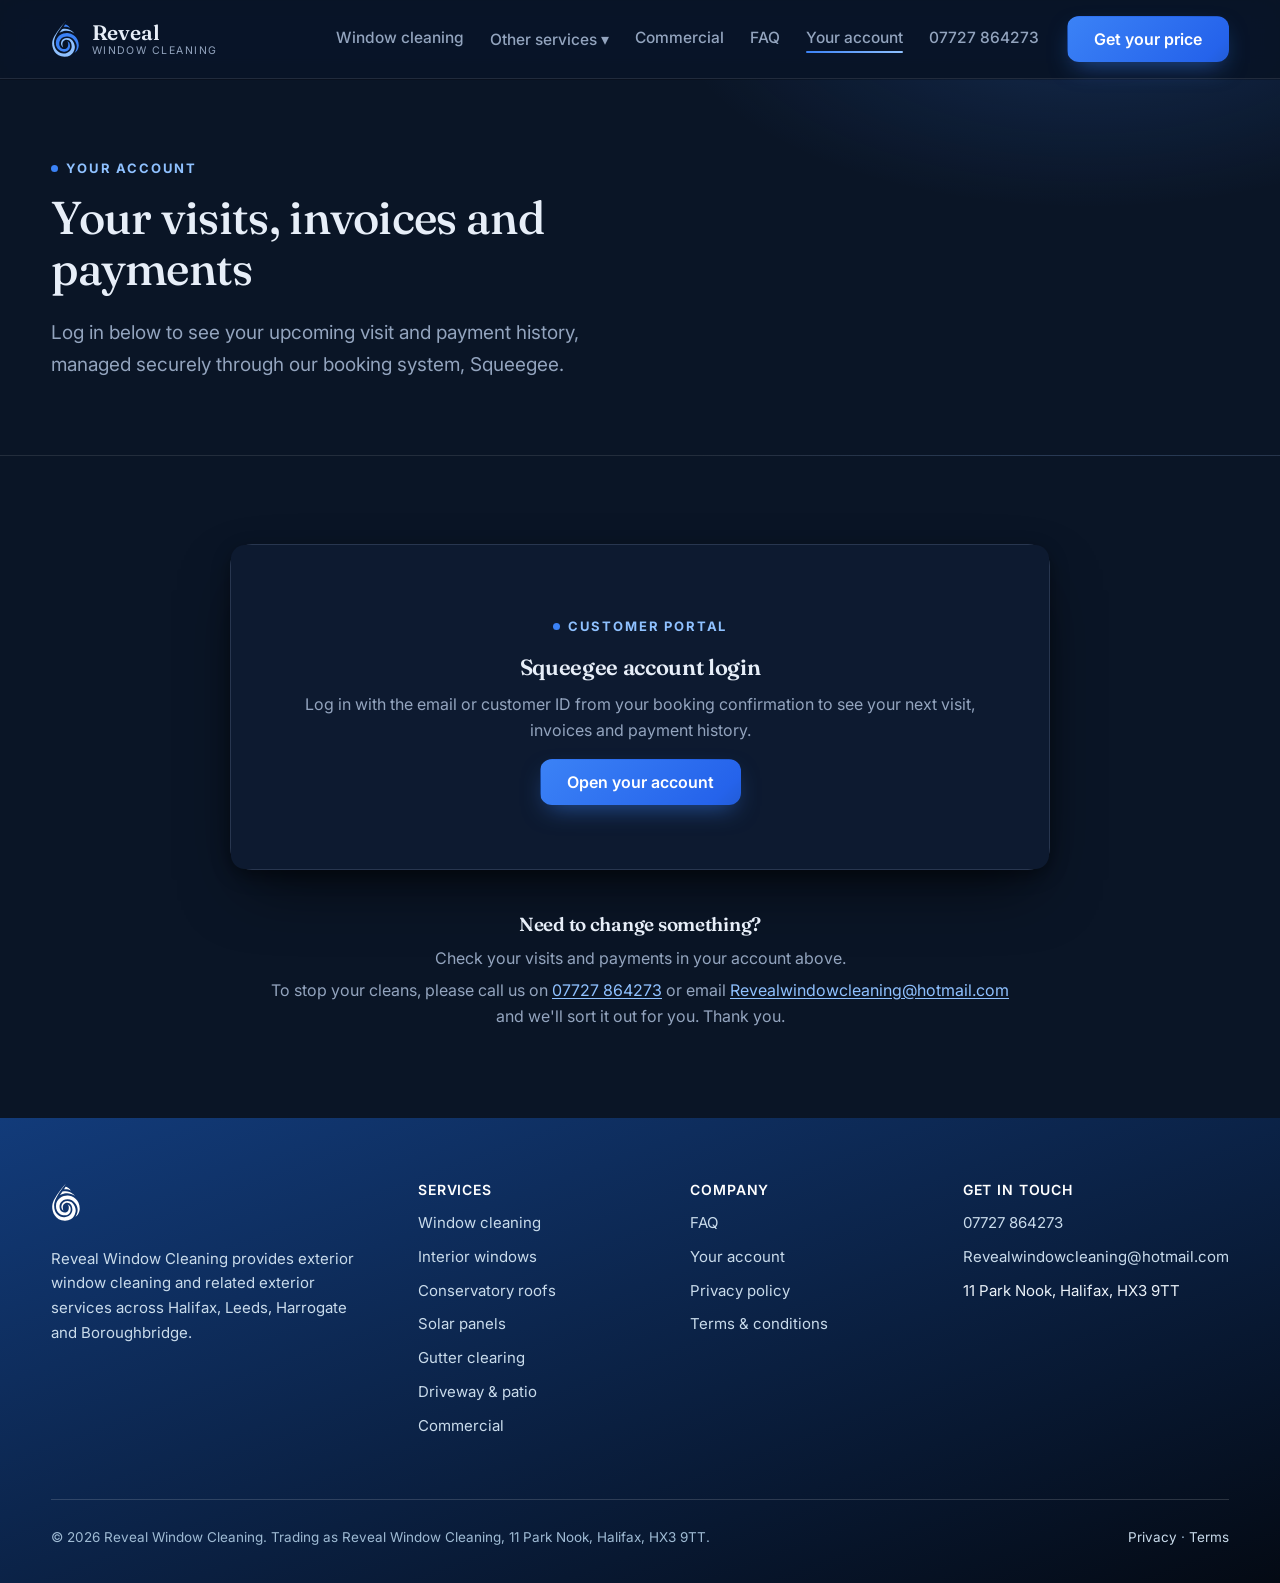
==== commit 5df2f97c: "Wire real form submission, fix Squeegee integration assumptions, add trust copy - Add js/site-config" ====
--- a/account.html
+++ b/account.html
@@ -25,11 +25,11 @@
       <div class="dropdown nav-hide">
         <button type="button" aria-haspopup="true" aria-expanded="false">Other services ▾</button>
         <ul aria-label="Other services">
-          <li><a href="services/conservatory-roof.html"><span class="icon-tile sm" aria-hidden="true"><svg viewBox="0 0 24 24" fill="none" stroke="currentColor" stroke-width="1.6" stroke-linecap="round" stroke-linejoin="round"><path d="M3 13 L12 5 L21 13"/><path d="M3 13 V20 H21 V13"/><line x1="8" y1="13" x2="8" y2="20"/><line x1="16" y1="13" x2="16" y2="20"/><line x1="12" y1="9" x2="12" y2="13"/></svg></span>Conservatory roof cleaning</a></li>
-          <li><a href="services/solar-panels.html"><span class="icon-tile sm" aria-hidden="true"><svg viewBox="0 0 24 24" fill="none" stroke="currentColor" stroke-width="1.6" stroke-linecap="round" stroke-linejoin="round"><rect x="3" y="6" width="18" height="12" rx="1"/><line x1="9" y1="6" x2="9" y2="18"/><line x1="15" y1="6" x2="15" y2="18"/><line x1="3" y1="12" x2="21" y2="12"/></svg></span>Solar panel cleaning</a></li>
-          <li><a href="services/gutter-clearing.html"><span class="icon-tile sm" aria-hidden="true"><svg viewBox="0 0 24 24" fill="none" stroke="currentColor" stroke-width="1.6" stroke-linecap="round" stroke-linejoin="round"><rect x="3" y="6" width="14" height="4" rx="2"/><path d="M15 10v6a2 2 0 0 0 2 2h1"/><circle cx="19.3" cy="19.3" r="1.3"/></svg></span>Gutter clearing</a></li>
-          <li><a href="services/driveway-patio.html"><span class="icon-tile sm" aria-hidden="true"><svg viewBox="0 0 24 24" fill="none" stroke="currentColor" stroke-width="1.6" stroke-linecap="round" stroke-linejoin="round"><rect x="3" y="4" width="8" height="6" rx="1"/><rect x="13" y="4" width="8" height="6" rx="1"/><rect x="3" y="14" width="8" height="6" rx="1"/><rect x="13" y="14" width="8" height="6" rx="1"/></svg></span>Driveway &amp; patio cleaning</a></li>
-          <li><a href="services/interior-windows.html"><span class="icon-tile sm" aria-hidden="true"><svg viewBox="0 0 24 24" fill="none" stroke="currentColor" stroke-width="1.6" stroke-linecap="round" stroke-linejoin="round"><rect x="5" y="5" width="14" height="14" rx="1"/><line x1="12" y1="5" x2="12" y2="19"/><line x1="5" y1="12" x2="19" y2="12"/><path d="M5 5q4 0 4 5"/></svg></span>Interior windows</a></li>
+          <li><a href="services/conservatory-roof.html">Conservatory roof cleaning</a></li>
+          <li><a href="services/solar-panels.html">Solar panel cleaning</a></li>
+          <li><a href="services/gutter-clearing.html">Gutter clearing</a></li>
+          <li><a href="services/driveway-patio.html">Driveway &amp; patio cleaning</a></li>
+          <li><a href="services/interior-windows.html">Interior windows</a></li>
         </ul>
       </div>
       <a href="commercial.html" class="nav-hide">Commercial</a>
@@ -44,7 +44,6 @@
 <main id="main">
   <section class="page-hero">
     <div class="wrap">
-      <span class="icon-tile" style="margin-bottom:18px" aria-hidden="true"><svg viewBox="0 0 24 24" fill="none" stroke="currentColor" stroke-width="1.6" stroke-linecap="round" stroke-linejoin="round"><circle cx="12" cy="8" r="3.5"/><path d="M5 20c0-3.5 3-6 7-6s7 2.5 7 6"/></svg></span>
       <p class="eyebrow">Your account</p>
       <h1>Your visits, invoices and payments</h1>
       <p class="lede">Log in below to see your upcoming visit and payment history, managed securely through our booking system, Squeegee.</p>
@@ -56,14 +55,19 @@
       <div class="quote-shell" style="max-width:820px">
         <div class="q-step" style="padding:0;overflow:hidden;border-radius:14px">
           <!--
-            Embed the Squeegee customer portal widget here once confirmed
-            with Squeegee (build spec §7 / §16). Replace this placeholder
-            iframe src with the real embed URL for your Squeegee account.
+            TODO once the business has a live Squeegee account on the
+            Advanced plan (needed for the Customer Portal): replace the
+            href below with your real portal link, of the form
+            squeeg.ee/portal/<your-handle> — Squeegee support can confirm
+            the exact handle/embed options. Whether the portal can be
+            embedded inline on this page (vs. linked out, as below) is
+            not publicly documented, so check with Squeegee support
+            before spending time building an embed.
           -->
           <div style="background:var(--stone);padding:64px 32px;text-align:center">
             <p class="eyebrow center">Customer portal</p>
             <h2 style="font-size:22px">Squeegee account login</h2>
-            <p class="lede measure center" style="font-size:16px">This is where your Squeegee customer portal will be embedded, showing your next visit, invoices and payment history.</p>
+            <p class="lede measure center" style="font-size:16px">Log in with the email or customer ID from your booking confirmation to see your next visit, invoices and payment history.</p>
             <a class="btn btn-primary" href="https://squeeg.ee" target="_blank" rel="noopener">Open your account</a>
           </div>
         </div>
--- a/css/style.css
+++ b/css/style.css
@@ -1,37 +1,40 @@
 /* ============================================================
    Reveal Window Cleaning — shared stylesheet
-   Modern, blue-led SaaS-style visual system: soft elevation,
-   gradient accents, rounded cards, generous whitespace.
+   Modern, blue-led SaaS-style visual system: dark navy ground,
+   soft elevation, gradient accents, rounded cards.
    ============================================================ */
 
 :root{
-  /* deep brand blue — dark backgrounds, headings, structural accents */
+  /* mid-deep brand blue — header/footer bands, structural accents */
   --navy:#123B7A;
-  --navy-deep:#0A2554;
+  --navy-deep:#040A14;
   /* vivid action blue — buttons, links, ticks, highlights */
-  --amber:#2F6FED;
-  --amber-dark:#1D4ED8;
-  /* neutral ink */
-  --ink:#0F172A;
-  --ink-soft:#4B5A70;
-  /* light blue washes */
+  --amber:#3B82F6;
+  --amber-dark:#2563EB;
+  /* text on dark ground */
+  --ink:#E7EEF8;
+  --ink-soft:#93A4BE;
+  /* light blue accents (icons, emphasis text on dark, borders) */
   --pale:#8FC1FF;
-  --glass:#EAF3FF;
-  --stone:#F2F5FA;
-  --paper:#FFFFFF;
-  --line:#E2E8F0;
-  --ok:#12704A;
-  --ok-bg:#E7F5EE;
-  --warn:#8A4B12;
-  --warn-bg:#FCF1E6;
-  --err:#A32626;
-  --err-bg:#FBEAEA;
+  /* dark surfaces */
+  --glass:#11213D;
+  --stone:#0D1A30;
+  --card:#101F3B;
+  --paper:#0A1526;
+  --line:rgba(255,255,255,.10);
+  --ok:#3DDC97;
+  --ok-bg:rgba(61,220,151,.12);
+  --warn:#F5B562;
+  --warn-bg:rgba(245,181,98,.12);
+  --err:#F87171;
+  --err-bg:rgba(248,113,113,.12);
   --radius:14px;
   --measure:42em;
-  --shadow-sm:0 1px 2px rgba(15,34,64,.06), 0 1px 1px rgba(15,34,64,.05);
-  --shadow-md:0 8px 24px -8px rgba(18,59,122,.22), 0 2px 6px rgba(18,59,122,.08);
-  --shadow-lg:0 24px 60px -16px rgba(10,37,84,.35), 0 4px 12px rgba(10,37,84,.08);
-  --brand-gradient:linear-gradient(135deg,#2F6FED 0%,#1D4ED8 55%,#123B7A 100%);
+  --shadow-sm:0 1px 2px rgba(0,0,0,.45);
+  --shadow-md:0 10px 26px -8px rgba(0,0,0,.55), 0 2px 8px rgba(0,0,0,.35);
+  --shadow-lg:0 28px 64px -18px rgba(0,0,0,.65), 0 6px 18px rgba(0,0,0,.4);
+  --brand-gradient:linear-gradient(135deg,#3B82F6 0%,#2563EB 55%,#123B7A 100%);
+  --text-gradient:linear-gradient(135deg,#BFDBFF 0%,#5B9BF7 100%);
 }
 
 *,*::before,*::after{box-sizing:border-box}
@@ -54,15 +57,15 @@
   color:var(--ink);
 }
 h1{font-weight:500}
-.ink-mark{position:relative;white-space:nowrap;font-style:italic;color:var(--navy)}
+.ink-mark{position:relative;white-space:nowrap;font-style:italic;color:var(--pale)}
 .ink-mark::after{
   content:"";position:absolute;left:-2%;right:-3%;bottom:-.1em;height:.22em;
-  background:url("data:image/svg+xml,<svg xmlns='http://www.w3.org/2000/svg' viewBox='0 0 200 20' preserveAspectRatio='none'><path d='M2 14C40 4 80 20 100 10C120 0 160 16 198 8' fill='none' stroke='%232F6FED' stroke-width='6' stroke-linecap='round'/></svg>") no-repeat center/100% 100%;
+  background:url("data:image/svg+xml,<svg xmlns='http://www.w3.org/2000/svg' viewBox='0 0 200 20' preserveAspectRatio='none'><path d='M2 14C40 4 80 20 100 10C120 0 160 16 198 8' fill='none' stroke='%233B82F6' stroke-width='6' stroke-linecap='round'/></svg>") no-repeat center/100% 100%;
 }
 p{margin:0 0 1em}
 ul,ol{margin:0 0 1em;padding-left:1.3em}
-a{color:var(--amber-dark);text-underline-offset:.15em}
-a:hover{color:var(--amber)}
+a{color:var(--pale);text-underline-offset:.15em}
+a:hover{color:#fff}
 img,svg{max-width:100%}
 strong{font-weight:600}
 
@@ -88,13 +91,13 @@
 @media(max-width:640px){section{padding:60px 0}}
 .bg-stone,.bg-glass,.bg-navy{position:relative}
 .bg-stone{background:var(--stone)}
-.bg-glass{background:linear-gradient(180deg,var(--glass) 0%,#F6FAFF 100%)}
+.bg-glass{background:linear-gradient(180deg,var(--glass) 0%,var(--paper) 100%)}
 .bg-navy{background:linear-gradient(155deg,var(--navy) 0%,var(--navy-deep) 100%);color:#fff}
 .bg-navy h2,.bg-navy h3{color:#fff}
 .center{text-align:center;margin-left:auto;margin-right:auto}
 .eyebrow{
   font-family:"Inter",sans-serif;font-size:13px;letter-spacing:.14em;
-  text-transform:uppercase;color:var(--amber-dark);font-weight:700;margin-bottom:18px;
+  text-transform:uppercase;color:var(--pale);font-weight:700;margin-bottom:18px;
   display:inline-flex;align-items:center;gap:8px;
 }
 .eyebrow::before{content:"";width:7px;height:7px;border-radius:50%;background:var(--amber);flex:none}
@@ -106,18 +109,19 @@
 
 /* ---------- header ---------- */
 header.site{
-  background:rgba(255,255,255,.82);
-  -webkit-backdrop-filter:saturate(180%) blur(14px);
-  backdrop-filter:saturate(180%) blur(14px);
+  background:rgba(10,21,38,.75);
+  -webkit-backdrop-filter:saturate(160%) blur(14px);
+  backdrop-filter:saturate(160%) blur(14px);
   border-bottom:1px solid var(--line);
   position:sticky;top:0;z-index:80;
-  box-shadow:0 1px 0 rgba(18,59,122,.03);
+  box-shadow:0 1px 0 rgba(0,0,0,.2);
 }
 .bar{display:flex;align-items:center;gap:28px;padding:16px 0}
 .logo{display:flex;align-items:center;gap:12px;text-decoration:none;flex:none}
-.logo .mark{height:38px;width:auto;display:block}
+.logo .mark{height:38px;width:auto;display:block;transition:transform .35s cubic-bezier(.34,1.56,.64,1)}
+.logo:hover .mark{transform:rotate(-10deg) scale(1.08)}
 .logo .lock{display:flex;flex-direction:column;line-height:1}
-.logo .lock b{font-family:"Fraunces",serif;font-weight:600;font-size:21px;letter-spacing:-.01em;color:var(--navy)}
+.logo .lock b{font-family:"Fraunces",serif;font-weight:600;font-size:21px;letter-spacing:-.01em;color:var(--ink)}
 .logo .lock em{
   font-style:normal;font-size:10.5px;letter-spacing:.14em;text-transform:uppercase;
   color:var(--ink-soft);margin-top:3px;
@@ -128,10 +132,10 @@
 nav.primary a{color:var(--ink-soft);text-decoration:none;font-weight:500;position:relative;padding-bottom:3px}
 nav.primary a::after{
   content:"";position:absolute;left:0;right:100%;bottom:0;height:2px;
-  background:linear-gradient(90deg,var(--amber),var(--navy));border-radius:2px;
+  background:linear-gradient(90deg,var(--amber),var(--pale));border-radius:2px;
   transition:right .18s ease;
 }
-nav.primary a:hover{color:var(--amber-dark)}
+nav.primary a:hover{color:#fff}
 nav.primary a:hover::after{right:0}
 nav.primary a[aria-current="page"]::after{right:0}
 nav.primary .dropdown{position:relative}
@@ -139,15 +143,15 @@
   font:500 15.5px "Inter",sans-serif;background:none;border:0;color:var(--ink-soft);
   cursor:pointer;padding:4px 0;display:flex;align-items:center;gap:5px;
 }
-nav.primary .dropdown > button:hover{color:var(--amber-dark)}
+nav.primary .dropdown > button:hover{color:#fff}
 nav.primary .dropdown ul{
   list-style:none;margin:0;padding:10px;position:absolute;top:calc(100% + 14px);left:-14px;
-  background:#fff;border:1px solid var(--line);border-radius:16px;
+  background:var(--card);border:1px solid var(--line);border-radius:16px;
   box-shadow:var(--shadow-lg);min-width:230px;display:none;
 }
 nav.primary .dropdown:hover ul,nav.primary .dropdown ul:focus-within{display:block}
-nav.primary .dropdown ul li a{display:flex;align-items:center;gap:10px;padding:8px 10px;border-radius:9px;font-size:15px}
-nav.primary .dropdown ul li a:hover{background:var(--glass);color:var(--navy)}
+nav.primary .dropdown ul li a{display:flex;align-items:center;gap:10px;padding:8px 10px;border-radius:9px;font-size:15px;color:var(--ink)}
+nav.primary .dropdown ul li a:hover{background:var(--glass);color:var(--pale)}
 .tel-link{font-weight:600;color:var(--ink);text-decoration:none;white-space:nowrap;font-size:15.5px}
 @media(max-width:900px){nav.primary .nav-hide{display:none}}
 .header-cta{flex:none}
@@ -160,12 +164,12 @@
 }
 .btn-primary{
   background:var(--brand-gradient);background-size:160% 160%;background-position:0% 0%;
-  color:#fff;box-shadow:0 10px 22px -8px rgba(29,78,216,.55);
-}
-.btn-primary:hover{background-position:100% 100%;color:#fff;transform:translateY(-2px);box-shadow:0 16px 30px -10px rgba(29,78,216,.6)}
-.btn-primary:active{transform:translateY(0);box-shadow:0 6px 14px -6px rgba(29,78,216,.5)}
-.btn-outline{background:#fff;color:var(--navy);border:1.5px solid #C9DBFA;box-shadow:var(--shadow-sm)}
-.btn-outline:hover{background:var(--glass);color:var(--navy-deep);border-color:var(--pale);transform:translateY(-2px);box-shadow:var(--shadow-md)}
+  color:#fff;box-shadow:0 10px 24px -8px rgba(59,130,246,.55);
+}
+.btn-primary:hover{background-position:100% 100%;color:#fff;transform:translateY(-2px);box-shadow:0 16px 32px -10px rgba(59,130,246,.6)}
+.btn-primary:active{transform:translateY(0);box-shadow:0 6px 14px -6px rgba(59,130,246,.5)}
+.btn-outline{background:rgba(255,255,255,.03);color:var(--ink);border:1.5px solid rgba(143,193,255,.35);box-shadow:var(--shadow-sm)}
+.btn-outline:hover{background:var(--glass);color:#fff;border-color:var(--pale);transform:translateY(-2px);box-shadow:var(--shadow-md)}
 .btn-outline:active{transform:translateY(0)}
 .btn-outline-light{background:rgba(255,255,255,.08);color:#fff;border:1.5px solid rgba(255,255,255,.5);backdrop-filter:blur(6px)}
 .btn-outline-light:hover{border-color:#fff;background:rgba(255,255,255,.18)}
@@ -177,8 +181,8 @@
   position:relative;overflow:hidden;
   padding:80px 0 0;
   background:
-    radial-gradient(760px 420px at 82% -8%, rgba(47,111,237,.16), transparent 60%),
-    radial-gradient(600px 360px at 8% 0%, rgba(18,59,122,.10), transparent 55%),
+    radial-gradient(760px 420px at 82% -8%, rgba(59,130,246,.22), transparent 60%),
+    radial-gradient(600px 360px at 8% 0%, rgba(18,59,122,.28), transparent 55%),
     var(--paper);
 }
 .hero::after{
@@ -194,18 +198,18 @@
   margin-top:44px;display:flex;gap:12px;flex-wrap:wrap;
 }
 .hero-facts div{
-  background:#fff;border:1px solid var(--line);border-radius:12px;padding:16px;
+  background:var(--card);border:1px solid var(--line);border-radius:12px;padding:16px;
   box-shadow:var(--shadow-sm);flex:1;min-width:170px;
 }
 .hero-facts div .icon-tile{margin-bottom:12px}
-.hero-facts div b{display:block;font-family:"Fraunces",serif;font-size:14.5px;font-weight:600;color:var(--navy)}
+.hero-facts div b{display:block;font-family:"Fraunces",serif;font-size:14.5px;font-weight:600;color:var(--pale)}
 .hero-facts div span{font-size:13.5px;color:var(--ink-soft)}
 
 /* ---------- icon tiles (service icons, feature icons) ---------- */
 .icon-tile{
   width:52px;height:52px;border-radius:14px;flex:none;
   display:flex;align-items:center;justify-content:center;
-  background:var(--glass);color:var(--navy);
+  background:var(--glass);color:var(--pale);
 }
 .icon-tile svg{width:26px;height:26px}
 .icon-tile.sm{width:34px;height:34px;border-radius:10px;flex:none}
@@ -234,13 +238,28 @@
   background:radial-gradient(circle, rgba(255,255,255,.22), transparent 70%);
   top:-60px;right:-60px;
 }
-.hero-art svg{position:relative;width:56%;max-width:210px;height:auto;z-index:1}
 .hero-art .drip{
-  position:absolute;border-radius:50%;background:#fff;opacity:.35;
-}
-.hero-art .drip.d1{width:16px;height:16px;top:18%;left:20%}
-.hero-art .drip.d2{width:9px;height:9px;top:64%;left:14%;opacity:.25}
-.hero-art .drip.d3{width:12px;height:12px;top:76%;left:70%;opacity:.3}
+  position:absolute;border-radius:50%;background:#fff;
+}
+.hero-art .drip.d1{width:16px;height:16px;top:18%;left:20%;opacity:.35;--dx:14px;--dy:-18px}
+.hero-art .drip.d2{width:9px;height:9px;top:64%;left:14%;opacity:.25;--dx:-11px;--dy:-22px}
+.hero-art .drip.d3{width:12px;height:12px;top:76%;left:70%;opacity:.3;--dx:16px;--dy:-15px}
+.hero-art .drip.d4{width:7px;height:7px;top:30%;left:80%;opacity:.22;--dx:-9px;--dy:20px}
+.hero-art .drip.d5{width:10px;height:10px;top:50%;left:88%;opacity:.28;--dx:-16px;--dy:-11px}
+.hero-art .drip.d6{width:6px;height:6px;top:10%;left:55%;opacity:.2;--dx:11px;--dy:17px}
+@media (prefers-reduced-motion: no-preference){
+  .hero-art .drip{animation:particle-drift linear infinite}
+  .hero-art .d1{animation-duration:8s}
+  .hero-art .d2{animation-duration:10.5s;animation-delay:-2s}
+  .hero-art .d3{animation-duration:7s;animation-delay:-4s}
+  .hero-art .d4{animation-duration:9.5s;animation-delay:-1s}
+  .hero-art .d5{animation-duration:11s;animation-delay:-6s}
+  .hero-art .d6{animation-duration:8.5s;animation-delay:-3s}
+}
+@keyframes particle-drift{
+  0%,100%{transform:translate(0,0)}
+  50%{transform:translate(var(--dx),var(--dy))}
+}
 .hero-art .float-card{
   position:absolute;background:#fff;border-radius:14px;padding:12px 16px;
   box-shadow:var(--shadow-lg);display:flex;align-items:center;gap:10px;z-index:2;
@@ -254,6 +273,144 @@
   .hero-art{display:none}
   .hero-content{padding-bottom:64px}
 }
+
+/* logo animation: a droplet falls from above, splashes on impact, and
+   the water rises to form the mark in a tilted 3D resting pose, where
+   it then stays still — a rendered emblem, not a looping loader. */
+.hero-art{perspective:900px}
+.hero-art .waterdrop{
+  position:absolute;left:50%;top:50%;margin:-9.5px 0 0 -7.5px;
+  width:15px;height:19px;border-radius:50% 50% 50% 0;
+  background:#fff;opacity:0;z-index:1;
+  transform:translateY(-220px) rotate(45deg);
+  box-shadow:0 -16px 12px -7px rgba(255,255,255,.4), 0 -30px 18px -11px rgba(255,255,255,.22);
+}
+.hero-art .impact-flash{
+  position:absolute;left:50%;top:50%;width:10px;height:10px;margin:-5px 0 0 -5px;
+  border-radius:50%;z-index:1;opacity:0;
+  background:radial-gradient(circle, rgba(255,255,255,.95), rgba(255,255,255,0) 70%);
+}
+.hero-art .reflection{
+  position:absolute;left:50%;top:50%;width:130px;height:14px;
+  transform:translate(-50%,132px);border-radius:50%;filter:blur(3px);
+  z-index:1;opacity:0;
+  background:radial-gradient(ellipse at center, rgba(255,255,255,.4), rgba(255,255,255,0) 75%);
+}
+.hero-art .splash{position:absolute;inset:0;display:flex;align-items:center;justify-content:center;pointer-events:none;z-index:1}
+.hero-art .ripple{
+  position:absolute;border:2px solid rgba(255,255,255,.6);border-radius:50%;
+  width:14px;height:14px;opacity:0;
+}
+.hero-art .splash-drop{
+  position:absolute;width:9px;height:9px;border-radius:50%;
+  background:#fff;opacity:0;
+}
+.hero-art .splash-drop.tiny{width:5px;height:5px}
+.hero-art .splash-drop.big{width:12px;height:12px}
+.hero-art .flow-streak{
+  position:absolute;bottom:50%;width:3px;height:46px;border-radius:3px;
+  background:linear-gradient(to top, rgba(255,255,255,.85), rgba(255,255,255,0));
+  opacity:0;transform-origin:bottom center;
+}
+.hero-art .flow-streak.thin{width:2px;height:34px}
+.hero-art .flow-streak.thick{width:4px;height:56px}
+.hero-art svg{
+  position:relative;width:56%;max-width:210px;height:auto;z-index:2;
+  transform-style:preserve-3d;
+  filter:drop-shadow(0 22px 26px rgba(4,10,20,.4)) drop-shadow(0 2px 4px rgba(4,10,20,.25));
+}
+.hero-art .gloss{
+  position:absolute;width:56%;max-width:210px;aspect-ratio:656/879;z-index:3;
+  pointer-events:none;border-radius:44% 56% 40% 60%/58% 48% 52% 42%;
+  background:radial-gradient(circle at 32% 24%, rgba(255,255,255,.55), rgba(255,255,255,0) 55%);
+  mix-blend-mode:soft-light;opacity:0;
+}
+.hero-art .gloss::after{
+  content:"";position:absolute;width:13%;height:13%;top:20%;left:58%;border-radius:50%;
+  background:radial-gradient(circle, rgba(255,255,255,.95), rgba(255,255,255,0) 72%);
+}
+@media (prefers-reduced-motion: no-preference){
+  .hero-art .panel{animation:panel-in .85s cubic-bezier(.16,1,.3,1) both}
+  .hero-art .waterdrop{animation:drop-fall .92s .24s cubic-bezier(.55,0,.85,.35) both}
+  .hero-art .impact-flash{animation:impact-flash .5s 1.06s ease-out both}
+  .hero-art .ripple{animation:ripple-out 1.3s cubic-bezier(.16,.84,.44,1) both}
+  .hero-art .r1{animation-delay:1.1s}
+  .hero-art .r2{animation-delay:1.25s}
+  .hero-art .r3{animation-delay:1.4s}
+  .hero-art .splash-drop{animation:drop-burst .9s cubic-bezier(.16,.84,.44,1) both}
+  .hero-art .sd1{--tx:-64px;--ty:-30px;animation-delay:1.06s}
+  .hero-art .sd2{--tx:58px;--ty:-40px;animation-delay:1.12s}
+  .hero-art .sd3{--tx:-78px;--ty:14px;animation-delay:1s}
+  .hero-art .sd4{--tx:74px;--ty:12px;animation-delay:1.15s}
+  .hero-art .sd5{--tx:-24px;--ty:-58px;animation-delay:1.2s}
+  .hero-art .sd6{--tx:30px;--ty:52px;animation-delay:1.03s}
+  .hero-art .sd7{--tx:-45px;--ty:46px;animation-delay:1.18s}
+  .hero-art .sd8{--tx:14px;--ty:-74px;animation-delay:1.09s}
+  .hero-art .sd9{--tx:-92px;--ty:-8px;animation-delay:1.27s}
+  .hero-art .sd10{--tx:88px;--ty:-16px;animation-delay:1.01s}
+  .hero-art .flow-streak{animation-timing-function:cubic-bezier(.16,.84,.44,1);animation-fill-mode:both}
+  .hero-art .fs1{left:calc(50% - 34px);animation-name:streak-rise;animation-duration:1.05s;animation-delay:1.1s}
+  .hero-art .fs2{left:calc(50% - 22px);animation-name:streak-rise;animation-duration:.7s;animation-delay:1.32s}
+  .hero-art .fs3{left:calc(50% - 11px);animation-name:streak-rise;animation-duration:1.2s;animation-delay:1.02s}
+  .hero-art .fs4{left:calc(50% - 1px);animation-name:streak-rise;animation-duration:.55s;animation-delay:1.38s}
+  .hero-art .fs5{left:calc(50% + 10px);animation-name:streak-rise;animation-duration:.8s;animation-delay:1.24s}
+  .hero-art .fs6{left:calc(50% + 21px);animation-name:streak-rise;animation-duration:1.1s;animation-delay:1.15s}
+  .hero-art .fs7{left:calc(50% + 31px);animation-name:streak-rise;animation-duration:.65s;animation-delay:1.4s}
+  .hero-art .fs8{left:calc(50% + 41px);animation-name:streak-rise;animation-duration:.95s;animation-delay:1.2s}
+  .hero-art .reflection{animation:reflection-in 1.3s 2.15s ease-out both}
+  .hero-art svg{animation:logo-tilt-in 1.1s 1.55s cubic-bezier(.22,.7,.3,1) both}
+  /* Each shape in the mark rises on its own — different speed, different
+     moment — like separate rivulets of water climbing into place rather
+     than one uniform wipe. */
+  .hero-art .lp-tail{animation:path-rise 1.5s 1s cubic-bezier(.3,.7,.3,1) both}
+  .hero-art .lp-ring{animation:path-rise 1s 1.55s cubic-bezier(.22,.7,.3,1) both}
+  .hero-art .lp-arc{animation:path-rise .65s 1.85s cubic-bezier(.22,.7,.3,1) both}
+  .hero-art .lp-tip{animation:path-rise .55s 2.05s cubic-bezier(.22,.7,.3,1) both}
+  .hero-art .gloss{animation:gloss-in 1s 2.55s ease-out both}
+  .hero-art .float-card.f1{animation:badge-in .6s 2.95s cubic-bezier(.16,1,.3,1) both}
+  .hero-art .float-card.f2{animation:badge-in .6s 3.15s cubic-bezier(.16,1,.3,1) both}
+}
+@media (prefers-reduced-motion: reduce){
+  .hero-art .splash,.hero-art .waterdrop,.hero-art .gloss,
+  .hero-art .impact-flash,.hero-art .reflection{display:none}
+  .hero-art svg{transform:perspective(900px) rotateX(9deg) rotateY(-11deg)}
+}
+@keyframes panel-in{from{opacity:0;transform:scale(.93) translateY(14px)}to{opacity:1;transform:scale(1) translateY(0)}}
+@keyframes drop-fall{
+  0%{transform:translateY(-220px) rotate(45deg) scale(1);opacity:1}
+  75%{transform:translateY(-14px) rotate(45deg) scaleY(1.5) scaleX(.7);opacity:1}
+  92%{transform:translateY(0) rotate(45deg) scaleY(.45) scaleX(1.7);opacity:1}
+  100%{transform:translateY(2px) rotate(45deg) scaleY(.15) scaleX(2);opacity:0}
+}
+@keyframes ripple-out{
+  0%{width:8px;height:8px;opacity:.85;border-width:3px}
+  100%{width:230px;height:230px;opacity:0;border-width:1px}
+}
+@keyframes drop-burst{
+  0%{transform:translate(0,0) scale(1);opacity:.95}
+  100%{transform:translate(var(--tx),var(--ty)) scale(.15);opacity:0}
+}
+@keyframes streak-rise{
+  0%{transform:translateY(0) scaleY(.3);opacity:0}
+  30%{opacity:.9}
+  100%{transform:translateY(-92px) scaleY(1);opacity:0}
+}
+@keyframes logo-tilt-in{
+  0%{transform:perspective(900px) rotateX(0deg) rotateY(0deg) scale(.94)}
+  100%{transform:perspective(900px) rotateX(9deg) rotateY(-11deg) scale(1)}
+}
+@keyframes path-rise{
+  0%{clip-path:inset(100% -30% 0 -30%)}
+  100%{clip-path:inset(0 -30% 0 -30%)}
+}
+@keyframes gloss-in{from{opacity:0}to{opacity:1}}
+@keyframes impact-flash{
+  0%{transform:scale(.3);opacity:0}
+  35%{transform:scale(3.2);opacity:.9}
+  100%{transform:scale(5.5);opacity:0}
+}
+@keyframes reflection-in{from{opacity:0}to{opacity:.55}}
+@keyframes badge-in{from{opacity:0;transform:translateY(8px) scale(.9)}to{opacity:1;transform:translateY(0) scale(1)}}
 
 /* ---------- generic content sections ---------- */
 .two-col{display:grid;grid-template-columns:1fr 1fr;gap:64px;align-items:start}
@@ -272,10 +429,10 @@
   border-radius:50%;border:2px solid var(--ink-soft);
 }
 .stat-row{display:flex;gap:20px;flex-wrap:wrap;margin-top:40px}
-.stat-row div{background:#fff;border:1px solid var(--line);border-radius:16px;padding:22px 26px;box-shadow:var(--shadow-sm);flex:1;min-width:200px}
+.stat-row div{background:var(--card);border:1px solid var(--line);border-radius:16px;padding:22px 26px;box-shadow:var(--shadow-sm);flex:1;min-width:200px}
 .stat-row div .icon-tile{margin-bottom:16px}
 .stat-row div b{display:block;font-family:"Fraunces",serif;font-style:italic;font-size:26px;font-weight:600;
-  background:var(--brand-gradient);-webkit-background-clip:text;background-clip:text;color:transparent}
+  background:var(--text-gradient);-webkit-background-clip:text;background-clip:text;color:transparent}
 .stat-row div span{font-size:15px;color:var(--ink-soft)}
 
 .we-also{padding:64px 0;border-top:1px solid var(--line);border-bottom:1px solid var(--line);background:var(--glass)}
@@ -286,7 +443,7 @@
 @media(max-width:560px){.also-grid{grid-template-columns:1fr}}
 .also-card{
   display:flex;gap:14px;align-items:flex-start;padding:20px;
-  border:1px solid var(--line);border-radius:16px;background:#fff;
+  border:1px solid var(--line);border-radius:16px;background:var(--card);
   text-decoration:none;color:var(--ink);
   transition:transform .16s ease,box-shadow .16s ease,border-color .16s ease;
 }
@@ -297,15 +454,15 @@
 .area-chips{display:flex;flex-wrap:wrap;gap:10px;margin-top:22px}
 .area-chip{
   display:inline-flex;align-items:center;gap:8px;padding:9px 16px 9px 12px;
-  background:#fff;border:1px solid var(--line);border-radius:30px;
-  font-size:14.5px;font-weight:600;color:var(--navy);box-shadow:var(--shadow-sm);
+  background:var(--card);border:1px solid var(--line);border-radius:30px;
+  font-size:14.5px;font-weight:600;color:var(--pale);box-shadow:var(--shadow-sm);
 }
 .area-chip svg{width:15px;height:15px;flex:none;color:var(--amber)}
 .area-chip small{font-weight:400;color:var(--ink-soft)}
 
 /* ---------- quote calculator ---------- */
 .quote-shell{
-  max-width:640px;margin:0 auto;background:var(--paper);
+  max-width:640px;margin:0 auto;background:var(--card);
   border:1px solid var(--line);border-radius:22px;padding:0;
   box-shadow:var(--shadow-lg);
 }
@@ -330,20 +487,21 @@
 label.fld{display:block;font-weight:600;margin-bottom:6px;font-size:15.5px}
 input[type=text],input[type=email],input[type=tel],select,textarea{
   width:100%;padding:13px 14px;border:1.5px solid var(--line);border-radius:10px;
-  font:400 16px "Inter",sans-serif;background:#fff;color:var(--ink);
+  font:400 16px "Inter",sans-serif;background:rgba(255,255,255,.04);color:var(--ink);
   transition:border-color .14s ease,box-shadow .14s ease;
 }
 textarea{resize:vertical;min-height:96px}
-input:focus,select:focus,textarea:focus{border-color:var(--amber);outline:none;box-shadow:0 0 0 4px rgba(47,111,237,.15)}
-::placeholder{color:#93A2B5}
+input:focus,select:focus,textarea:focus{border-color:var(--amber);outline:none;box-shadow:0 0 0 4px rgba(59,130,246,.22)}
+::placeholder{color:#6E80A0}
+select option{background:var(--card);color:var(--ink)}
 
 .result{
   margin-top:16px;font-size:15px;padding:14px 16px;border-radius:10px;display:none;
 }
 .result.show{display:block}
-.result.yes{background:var(--ok-bg);color:var(--ok);border:1px solid #A9DCC4}
-.result.no{background:var(--warn-bg);color:var(--warn);border:1px solid #EBCBA6}
-.result.err{background:var(--err-bg);color:var(--err);border:1px solid #E6B4B4}
+.result.yes{background:var(--ok-bg);color:var(--ok);border:1px solid rgba(61,220,151,.35)}
+.result.no{background:var(--warn-bg);color:var(--warn);border:1px solid rgba(245,181,98,.35)}
+.result.err{background:var(--err-bg);color:var(--err);border:1px solid rgba(248,113,113,.35)}
 
 .radio-list{display:flex;flex-direction:column;gap:10px;margin-top:14px}
 .radio-row{border:1.5px solid var(--line);border-radius:12px;transition:background .12s,border-color .12s,box-shadow .12s}
@@ -353,8 +511,8 @@
 .radio-row input[type=radio]{width:19px;height:19px;flex:none;accent-color:var(--amber);margin:0}
 .radio-row .txt{flex:1}
 .radio-row .txt b{font-weight:500;display:block}
-.radio-row .price{font-family:"Fraunces",serif;font-weight:600;font-size:17px;white-space:nowrap;color:var(--navy)}
-.radio-row:has(input:checked){background:var(--glass);border-color:var(--pale);box-shadow:0 0 0 3px rgba(47,111,237,.1)}
+.radio-row .price{font-family:"Fraunces",serif;font-weight:600;font-size:17px;white-space:nowrap;color:var(--pale)}
+.radio-row:has(input:checked){background:var(--glass);border-color:var(--pale);box-shadow:0 0 0 3px rgba(59,130,246,.18)}
 .radio-row:hover{border-color:var(--pale)}
 
 .check-row{
@@ -377,7 +535,7 @@
 }
 .line-items .grand span:first-child{font-weight:600;font-size:16.5px}
 .price-big{font-family:"Fraunces",serif;font-weight:600;font-size:44px;letter-spacing:-.02em;
-  background:var(--brand-gradient);-webkit-background-clip:text;background-clip:text;color:transparent}
+  background:var(--text-gradient);-webkit-background-clip:text;background-clip:text;color:transparent}
 .caveat{font-size:14.5px;color:var(--ink-soft);margin-top:14px;line-height:1.55}
 
 .form-grid{display:grid;grid-template-columns:1fr 1fr;gap:18px;margin-bottom:18px}
@@ -397,7 +555,7 @@
 /* ---------- FAQ ---------- */
 .faq-list details{
   border:1px solid var(--line);border-radius:14px;padding:18px 22px;margin-bottom:12px;
-  background:#fff;transition:border-color .14s ease,box-shadow .14s ease;
+  background:var(--card);transition:border-color .14s ease,box-shadow .14s ease;
 }
 .faq-list details:first-child{border:1px solid var(--line)}
 .faq-list details[open]{border-color:var(--pale);box-shadow:var(--shadow-sm)}
@@ -407,7 +565,7 @@
 }
 .faq-list summary::-webkit-details-marker{display:none}
 .faq-list summary::after{
-  content:"+";font-size:20px;font-weight:600;color:var(--amber);flex:none;line-height:1;
+  content:"+";font-size:20px;font-weight:600;color:var(--pale);flex:none;line-height:1;
   width:26px;height:26px;border-radius:50%;background:var(--glass);
   display:flex;align-items:center;justify-content:center;
 }
@@ -445,15 +603,42 @@
 /* ---------- generic page header (secondary pages) ---------- */
 .page-hero{
   padding:72px 0 56px;border-bottom:1px solid var(--line);
-  background:radial-gradient(700px 340px at 85% -20%, rgba(47,111,237,.14), transparent 60%),var(--paper);
+  background:radial-gradient(700px 340px at 85% -20%, rgba(59,130,246,.20), transparent 60%),var(--paper);
 }
 .page-hero .eyebrow{margin-bottom:14px}
 .page-hero h1{font-size:clamp(30px,4.6vw,46px);max-width:20ch}
 .page-hero .lede{margin-top:16px;max-width:44ch}
 
+.wrap.hero-split{display:grid;grid-template-columns:1.05fr .95fr;gap:56px;align-items:center}
+@media(max-width:900px){.wrap.hero-split{grid-template-columns:1fr;gap:34px}}
+.hero-photo{
+  position:relative;isolation:isolate;border-radius:22px;overflow:hidden;
+  border:1px solid var(--line);box-shadow:var(--shadow-lg);aspect-ratio:6/5;
+}
+.hero-photo img{width:100%;height:100%;object-fit:cover;display:block}
+.hero-photo::after{
+  content:"";position:absolute;inset:0;pointer-events:none;
+  background:
+    linear-gradient(180deg,rgba(4,10,20,0) 50%,rgba(4,10,20,.6) 100%),
+    linear-gradient(135deg,rgba(59,130,246,.22),transparent 45%);
+}
+.hero-photo .tag{
+  position:absolute;left:16px;bottom:16px;right:16px;z-index:2;
+  display:flex;align-items:center;gap:9px;color:#fff;font-size:14.5px;font-weight:600;
+}
+.hero-photo .tag .dot{width:8px;height:8px;border-radius:50%;background:#3DDC97;flex:none;box-shadow:0 0 0 4px rgba(61,220,151,.2)}
+.hero-photo .badge{
+  position:absolute;top:16px;right:16px;z-index:2;
+  background:rgba(10,21,38,.72);backdrop-filter:blur(6px);border:1px solid rgba(255,255,255,.18);
+  border-radius:12px;padding:8px 12px;display:flex;align-items:center;gap:8px;
+  font-size:13px;font-weight:600;color:var(--ink);
+}
+.hero-photo .badge svg{width:16px;height:16px;color:var(--pale);flex:none}
+@media(max-width:900px){.hero-photo{aspect-ratio:16/10}}
+
 .steps-3{display:grid;grid-template-columns:repeat(3,1fr);gap:24px;margin-top:40px}
 @media(max-width:760px){.steps-3{grid-template-columns:1fr}}
-.steps-3 .step{background:#fff;border:1px solid var(--line);border-radius:18px;padding:26px;box-shadow:var(--shadow-sm)}
+.steps-3 .step{background:var(--card);border:1px solid var(--line);border-radius:18px;padding:26px;box-shadow:var(--shadow-sm)}
 .steps-3 .step b{
   display:inline-flex;align-items:center;justify-content:center;width:38px;height:38px;
   border-radius:11px;background:var(--brand-gradient);
@@ -472,13 +657,13 @@
 .note-box{
   background:var(--glass);border:1px solid var(--pale);border-radius:14px;padding:18px 20px;font-size:15px;margin:24px 0;
 }
-.note-box.amber{background:#EEF4FF;border-color:#BFD7FF}
+.note-box.amber{background:var(--glass);border-color:var(--pale)}
 
 .legal h2{font-size:21px;margin-top:44px}
 .legal h2:first-of-type{margin-top:0}
 .legal p,.legal li{color:var(--ink-soft)}
 
 .dev-note{
-  background:#EEF4FF;border:1px dashed #9FC0F5;border-radius:12px;padding:14px 18px;
-  font-size:13.5px;color:#123B7A;margin:18px 0;
-}
+  background:var(--glass);border:1px dashed #3A5A8C;border-radius:12px;padding:14px 18px;
+  font-size:13.5px;color:var(--pale);margin:18px 0;
+}
